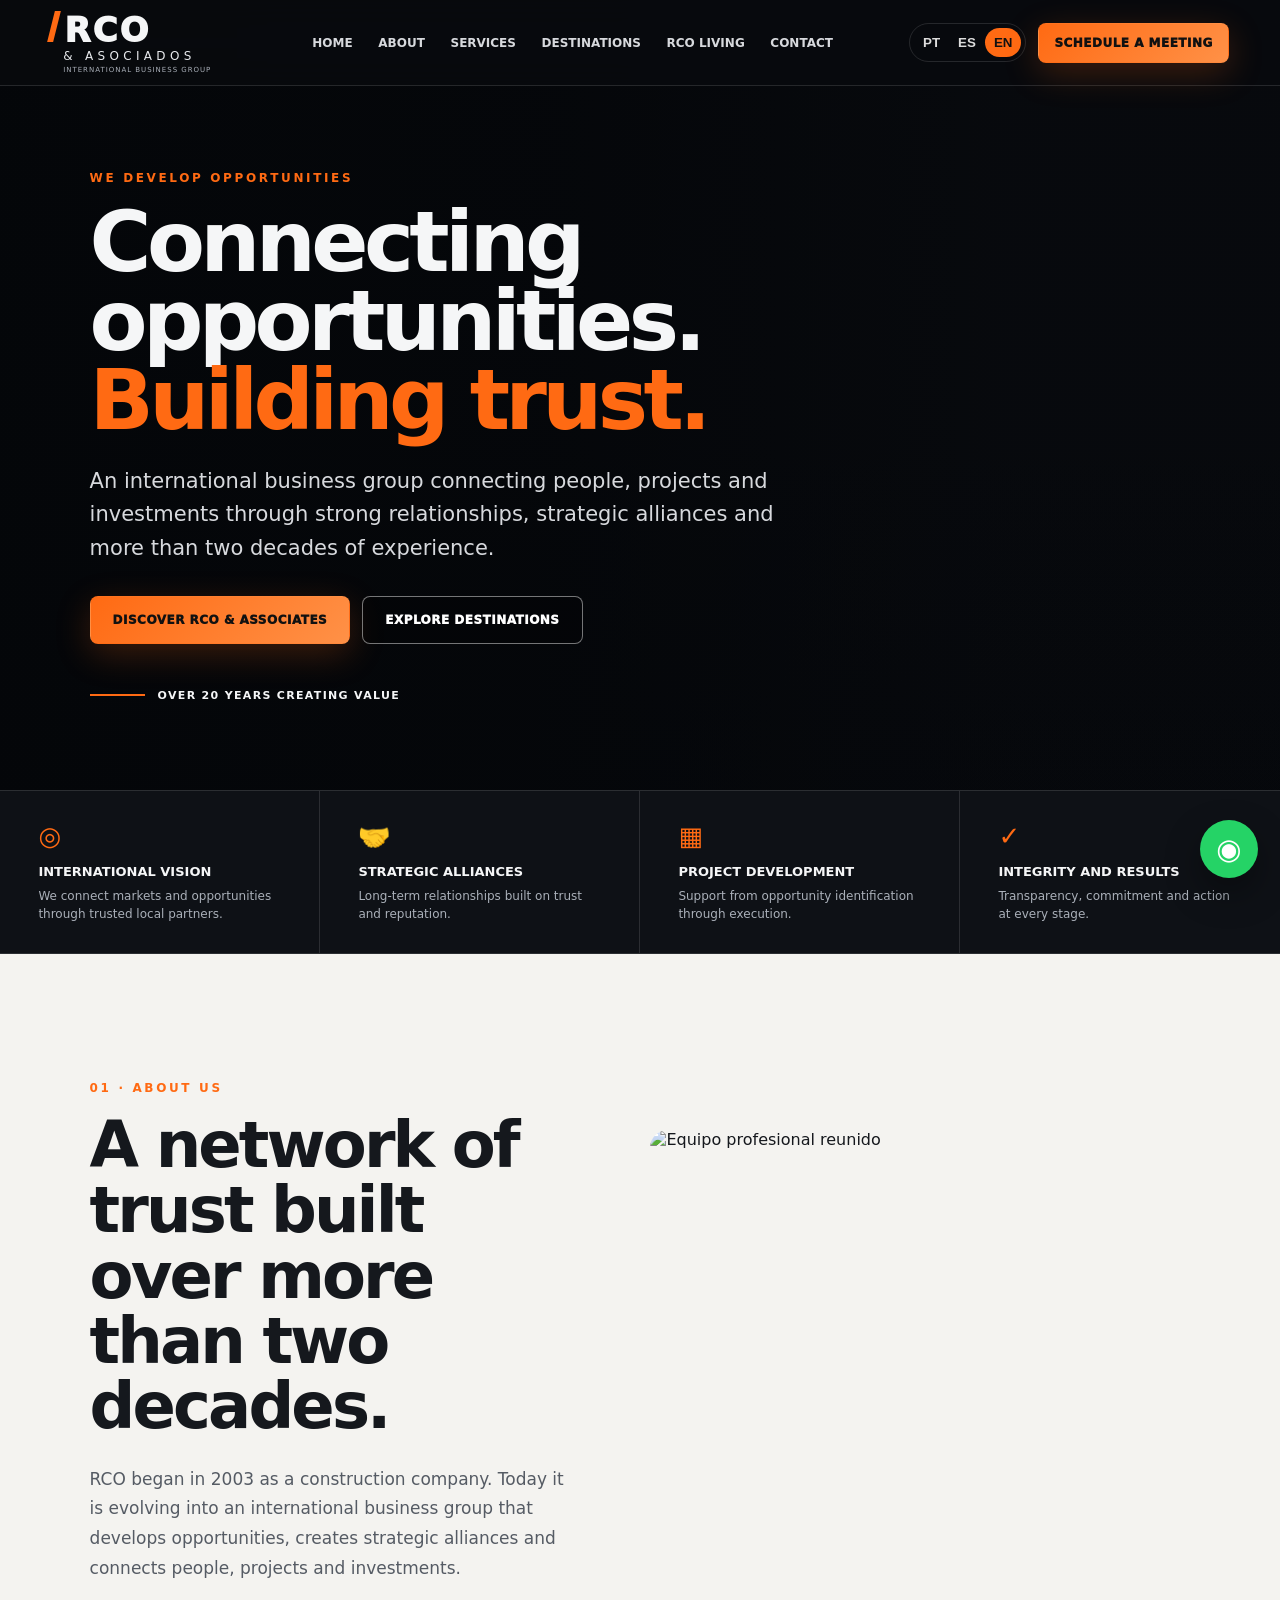
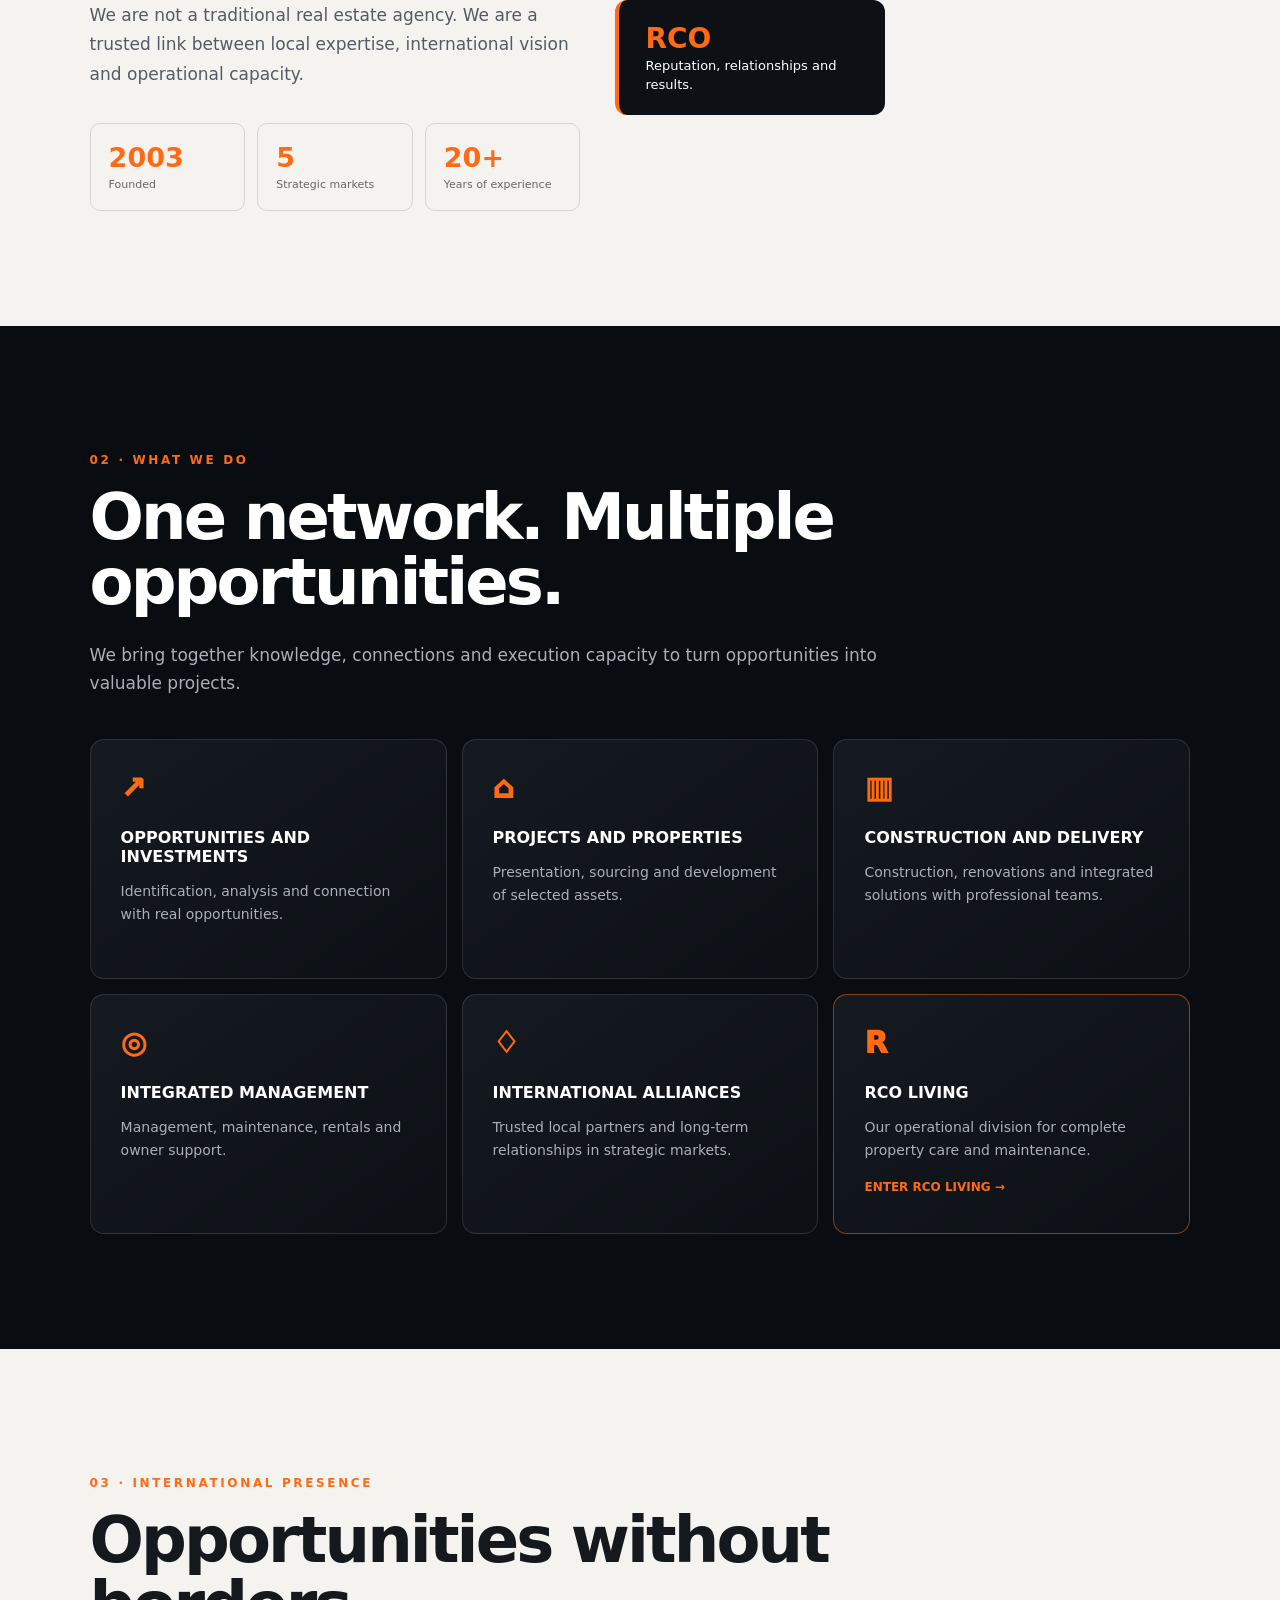
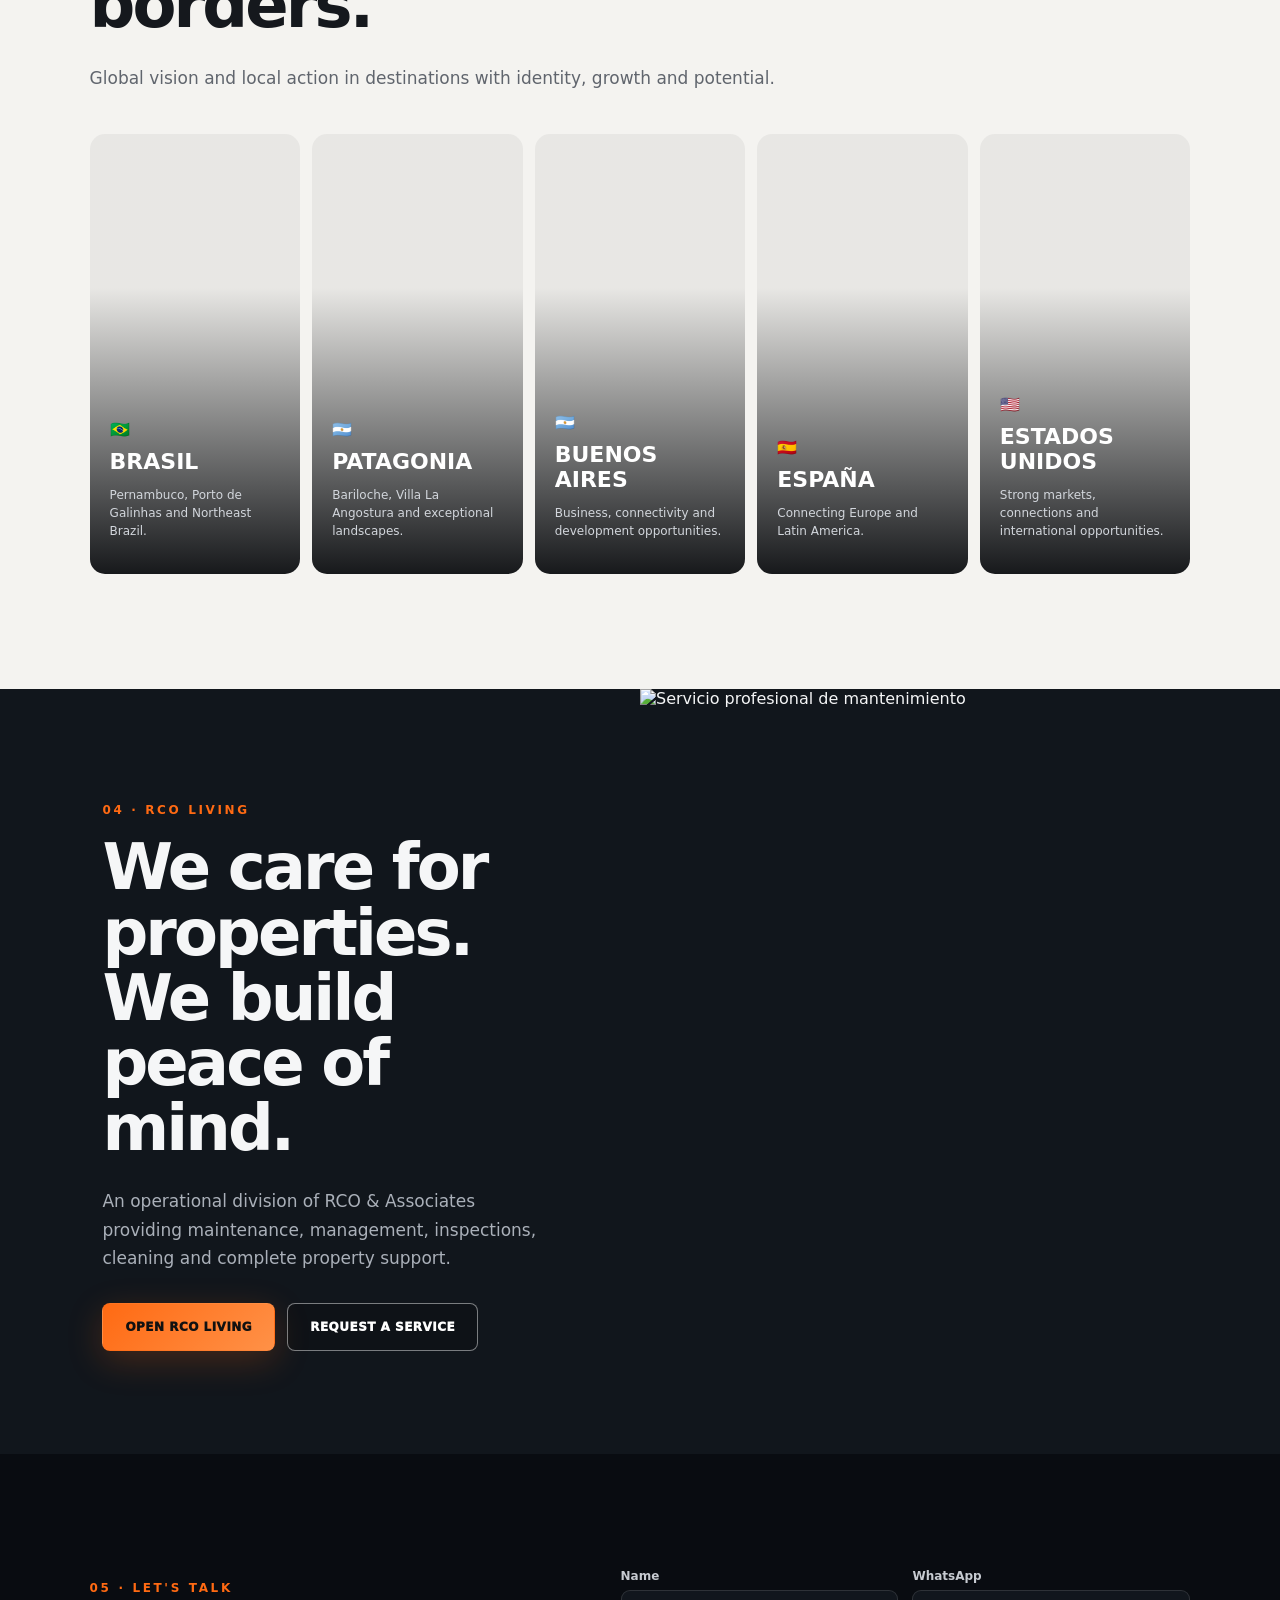
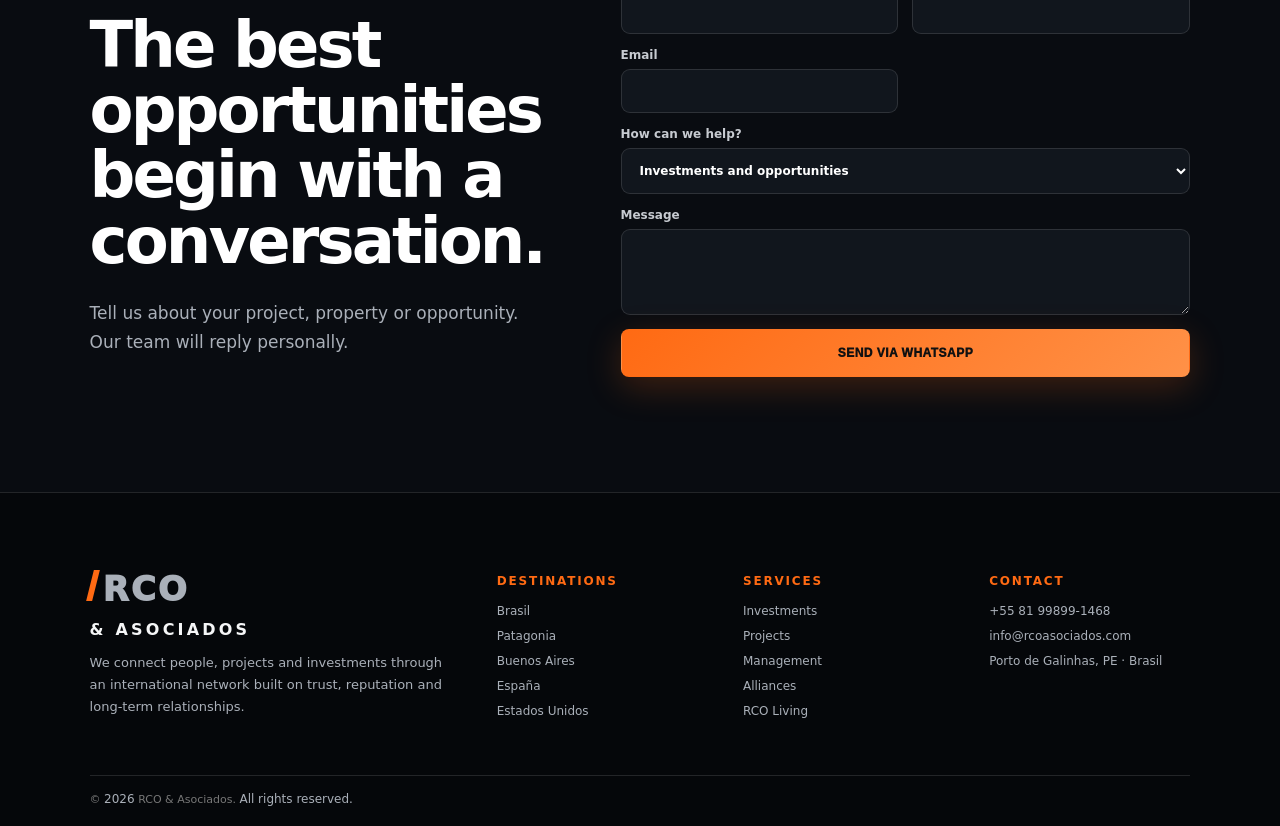
==== index.html @ c021ccf0 "Primera version Oficial de RCO & Asociados" ====
<!doctype html>
<html lang="es">
<head>
  <meta charset="utf-8">
  <meta name="viewport" content="width=device-width,initial-scale=1,viewport-fit=cover">
  <meta name="theme-color" content="#090b0f">
  <title>RCO & Asociados | Oportunidades, alianzas e inversiones</title>
  <meta name="description" content="Grupo empresarial internacional dedicado al desarrollo de oportunidades, alianzas estratégicas y conexión entre personas, proyectos e inversiones.">
  <link rel="canonical" href="https://rcoasociados.com/">
  <meta property="og:title" content="RCO & Asociados">
  <meta property="og:description" content="Más de dos décadas conectando personas, proyectos e inversiones.">
  <meta property="og:type" content="website">
  <meta property="og:url" content="https://rcoasociados.com/">
  <meta property="og:image" content="https://rcoasociados.com/hero.jpg">
  <meta name="twitter:card" content="summary_large_image">
  <link rel="icon" href="logo.svg" type="image/svg+xml">
  <link rel="manifest" href="site.webmanifest">
  <link rel="preconnect" href="https://images.unsplash.com">
  <link rel="stylesheet" href="styles.css">
</head>
<body>
<header class="site-header">
  <a class="brand" href="#inicio" aria-label="RCO & Asociados">
    <span class="brand-rco"><i></i>RCO</span>
    <span class="brand-name">&amp; ASOCIADOS</span>
    <small data-i18n="brandSubtitle">GRUPO EMPRESARIAL INTERNACIONAL</small>
  </a>
  <button class="menu-toggle" aria-label="Abrir menú" aria-expanded="false">☰</button>
  <nav class="nav" aria-label="Navegación principal">
    <a href="#inicio" data-i18n="navHome">INICIO</a>
    <a href="#nosotros" data-i18n="navAbout">NOSOTROS</a>
    <a href="#servicios" data-i18n="navServices">SERVICIOS</a>
    <a href="#destinos" data-i18n="navDestinations">DESTINOS</a>
    <a href="living/">RCO LIVING</a>
    <a href="#contacto" data-i18n="navContact">CONTACTO</a>
  </nav>
  <div class="header-actions">
    <div class="languages" aria-label="Idioma">
      <button data-lang="pt">PT</button><button class="active" data-lang="es">ES</button><button data-lang="en">EN</button>
    </div>
    <a class="btn btn-primary compact" href="https://wa.me/5581998991468?text=Hola%20RCO%20%26%20Asociados,%20quiero%20coordinar%20una%20reuni%C3%B3n." target="_blank" rel="noopener" data-i18n="schedule">AGENDAR REUNIÓN</a>
  </div>
</header>

<main>
<section class="hero" id="inicio">
  <div class="hero-overlay"></div>
  <div class="hero-content">
    <p class="eyebrow" data-i18n="heroEyebrow">DESARROLLAMOS OPORTUNIDADES</p>
    <h1><span data-i18n="heroLine1">Conectamos oportunidades.</span><strong data-i18n="heroLine2">Construimos confianza.</strong></h1>
    <p class="hero-copy" data-i18n="heroCopy">Un grupo empresarial internacional que conecta personas, proyectos e inversiones mediante relaciones sólidas, alianzas estratégicas y más de dos décadas de experiencia.</p>
    <div class="hero-buttons">
      <a class="btn btn-primary" href="#nosotros" data-i18n="knowUs">CONOCÉ RCO &amp; ASOCIADOS</a>
      <a class="btn btn-outline" href="#destinos" data-i18n="explore">EXPLORAR DESTINOS</a>
    </div>
    <div class="trust-line"><span></span><b data-i18n="trustLine">MÁS DE 20 AÑOS GENERANDO VALOR</b></div>
  </div>
</section>

<section class="principles" aria-label="Principios">
  <article><span>◎</span><h3 data-i18n="visionTitle">VISIÓN INTERNACIONAL</h3><p data-i18n="visionText">Conectamos mercados y oportunidades con aliados locales.</p></article>
  <article><span>🤝</span><h3 data-i18n="alliancesTitle">ALIANZAS ESTRATÉGICAS</h3><p data-i18n="alliancesText">Relaciones duraderas basadas en confianza y reputación.</p></article>
  <article><span>▦</span><h3 data-i18n="projectsTitle">DESARROLLO DE PROYECTOS</h3><p data-i18n="projectsText">Acompañamiento desde la oportunidad hasta la ejecución.</p></article>
  <article><span>✓</span><h3 data-i18n="integrityTitle">INTEGRIDAD Y RESULTADOS</h3><p data-i18n="integrityText">Transparencia, compromiso y acción en cada etapa.</p></article>
</section>

<section class="about section" id="nosotros">
  <div class="section-copy">
    <p class="section-number">01 · <span data-i18n="aboutLabel">NOSOTROS</span></p>
    <h2 data-i18n="aboutTitle">Una red de confianza construida durante más de dos décadas.</h2>
    <p data-i18n="aboutText1">RCO comenzó en 2003 como empresa constructora. Hoy evoluciona como grupo empresarial internacional para desarrollar oportunidades, generar alianzas estratégicas y conectar personas, proyectos e inversiones.</p>
    <p data-i18n="aboutText2">No somos una inmobiliaria tradicional. Somos un nexo confiable entre experiencia local, visión internacional y capacidad operativa.</p>
    <div class="mini-stats">
      <div><strong>2003</strong><span data-i18n="founded">Año de origen</span></div>
      <div><strong>5</strong><span data-i18n="markets">Mercados estratégicos</span></div>
      <div><strong>20+</strong><span data-i18n="years">Años de experiencia</span></div>
    </div>
  </div>
  <div class="about-image">
    <img src="https://images.unsplash.com/photo-1521737711867-e3b97375f902?auto=format&fit=crop&w=1800&q=90" alt="Equipo profesional reunido">
    <div class="image-badge"><b>RCO</b><span data-i18n="reputation">Reputación, relaciones y resultados.</span></div>
  </div>
</section>

<section class="services section dark" id="servicios">
  <header class="section-heading">
    <p class="section-number">02 · <span data-i18n="servicesLabel">LO QUE HACEMOS</span></p>
    <h2 data-i18n="servicesTitle">Una red. Múltiples oportunidades.</h2>
    <p data-i18n="servicesIntro">Integramos conocimiento, conexiones y capacidad de ejecución para transformar oportunidades en proyectos con valor.</p>
  </header>
  <div class="service-grid">
    <article><span>↗</span><h3 data-i18n="s1t">OPORTUNIDADES E INVERSIONES</h3><p data-i18n="s1d">Identificación, análisis y conexión con oportunidades reales.</p></article>
    <article><span>⌂</span><h3 data-i18n="s2t">PROYECTOS Y PROPIEDADES</h3><p data-i18n="s2d">Presentación, captación y desarrollo de activos seleccionados.</p></article>
    <article><span>▥</span><h3 data-i18n="s3t">CONSTRUCCIÓN Y EJECUCIÓN</h3><p data-i18n="s3d">Obras, reformas y soluciones integrales con equipos profesionales.</p></article>
    <article><span>◎</span><h3 data-i18n="s4t">ADMINISTRACIÓN INTEGRAL</h3><p data-i18n="s4d">Gestión, mantenimiento, alquileres y soporte para propietarios.</p></article>
    <article><span>♢</span><h3 data-i18n="s5t">ALIANZAS INTERNACIONALES</h3><p data-i18n="s5d">Socios locales y relaciones de confianza en mercados estratégicos.</p></article>
    <article class="living-service"><span>R</span><h3>RCO LIVING</h3><p data-i18n="s6d">El brazo operativo para mantenimiento y cuidado integral de propiedades.</p><a href="living/" data-i18n="enterLiving">INGRESAR A RCO LIVING →</a></article>
  </div>
</section>

<section class="destinations section" id="destinos">
  <header class="section-heading light">
    <p class="section-number">03 · <span data-i18n="destLabel">PRESENCIA INTERNACIONAL</span></p>
    <h2 data-i18n="destTitle">Oportunidades sin fronteras.</h2>
    <p data-i18n="destIntro">Visión global y acción local en destinos con identidad, crecimiento y potencial.</p>
  </header>
  <div class="destination-grid">
    <article style="--bg:url('https://images.unsplash.com/photo-1507525428034-b723cf961d3e?auto=format&fit=crop&w=1400&q=90')"><div><span>🇧🇷</span><h3>BRASIL</h3><p data-i18n="brazil">Pernambuco, Porto de Galinhas y Nordeste brasileño.</p></div></article>
    <article style="--bg:url('https://images.unsplash.com/photo-1464822759023-fed622ff2c3b?auto=format&fit=crop&w=1400&q=90')"><div><span>🇦🇷</span><h3>PATAGONIA</h3><p data-i18n="patagonia">Bariloche, Villa La Angostura y escenarios excepcionales.</p></div></article>
    <article style="--bg:url('https://images.unsplash.com/photo-1589909202802-8f4aadce1849?auto=format&fit=crop&w=1400&q=90')"><div><span>🇦🇷</span><h3>BUENOS AIRES</h3><p data-i18n="baires">Negocios, conectividad y oportunidades de desarrollo.</p></div></article>
    <article style="--bg:url('https://images.unsplash.com/photo-1539037116277-4db20889f2d4?auto=format&fit=crop&w=1400&q=90')"><div><span>🇪🇸</span><h3>ESPAÑA</h3><p data-i18n="spain">Conexiones entre Europa y América Latina.</p></div></article>
    <article style="--bg:url('https://images.unsplash.com/photo-1534430480872-3498386e7856?auto=format&fit=crop&w=1400&q=90')"><div><span>🇺🇸</span><h3>ESTADOS UNIDOS</h3><p data-i18n="usa">Mercados sólidos, conexiones y oportunidades internacionales.</p></div></article>
  </div>
</section>

<section class="living-callout section">
  <div class="living-copy">
    <p class="section-number">04 · RCO LIVING</p>
    <h2 data-i18n="livingTitle">Cuidamos propiedades. Construimos tranquilidad.</h2>
    <p data-i18n="livingText">Una división operativa de RCO & Asociados para mantenimiento, administración, inspecciones, limpieza y atención integral de propiedades.</p>
    <div class="hero-buttons">
      <a class="btn btn-primary" href="living/" data-i18n="openLiving">ABRIR RCO LIVING</a>
      <a class="btn btn-outline" href="living/solicitud.html" data-i18n="requestService">SOLICITAR SERVICIO</a>
    </div>
  </div>
  <div class="living-photo">
    <img src="https://images.unsplash.com/photo-1581578731548-c64695cc6952?auto=format&fit=crop&w=1600&q=90" alt="Servicio profesional de mantenimiento">
  </div>
</section>

<section class="contact section dark" id="contacto">
  <div>
    <p class="section-number">05 · <span data-i18n="talk">HABLEMOS</span></p>
    <h2 data-i18n="contactTitle">Las mejores oportunidades comienzan con una conversación.</h2>
    <p data-i18n="contactText">Contanos tu proyecto, propiedad u oportunidad. Nuestro equipo te responderá de manera personal.</p>
  </div>
  <form id="contactForm">
    <label><span data-i18n="name">Nombre</span><input name="name" required></label>
    <label><span data-i18n="phone">WhatsApp</span><input name="phone" required></label>
    <label><span data-i18n="email">Correo electrónico</span><input name="email" type="email"></label>
    <label class="wide"><span data-i18n="interest">¿En qué podemos ayudarte?</span>
      <select name="interest">
        <option data-i18n="optInvestment">Inversiones y oportunidades</option>
        <option data-i18n="optProperty">Propiedades y proyectos</option>
        <option data-i18n="optLiving">RCO Living / mantenimiento</option>
        <option data-i18n="optAlliance">Alianza estratégica</option>
      </select>
    </label>
    <label class="wide"><span data-i18n="message">Mensaje</span><textarea name="message" rows="4"></textarea></label>
    <button class="btn btn-primary wide" type="submit" data-i18n="sendWhatsApp">ENVIAR POR WHATSAPP</button>
  </form>
</section>
</main>

<footer>
  <div class="footer-brand">
    <span class="brand-rco"><i></i>RCO</span>
    <b>&amp; ASOCIADOS</b>
    <p data-i18n="footerText">Conectamos personas, proyectos e inversiones mediante una red internacional basada en confianza, reputación y relaciones de largo plazo.</p>
  </div>
  <div><h4 data-i18n="footerDest">DESTINOS</h4><a href="#destinos">Brasil</a><a href="#destinos">Patagonia</a><a href="#destinos">Buenos Aires</a><a href="#destinos">España</a><a href="#destinos">Estados Unidos</a></div>
  <div><h4 data-i18n="footerServices">SERVICIOS</h4><a href="#servicios" data-i18n="fInvest">Inversiones</a><a href="#servicios" data-i18n="fProjects">Proyectos</a><a href="#servicios" data-i18n="fAdmin">Administración</a><a href="#servicios" data-i18n="fAlliances">Alianzas</a><a href="living/">RCO Living</a></div>
  <div><h4 data-i18n="footerContact">CONTACTO</h4><a href="tel:+5581998991468">+55 81 99899-1468</a><a href="mailto:info@rcoasociados.com">info@rcoasociados.com</a><span>Porto de Galinhas, PE · Brasil</span></div>
  <div class="copyright">© <span id="year"></span> RCO &amp; Asociados. <span data-i18n="rights">Todos los derechos reservados.</span></div>
</footer>

<a class="whatsapp-float" href="https://wa.me/5581998991468?text=Hola%20RCO%20%26%20Asociados,%20quiero%20recibir%20informaci%C3%B3n." target="_blank" rel="noopener" aria-label="WhatsApp">◉</a>
<script src="app.js"></script>
</body>
</html>
---- styles.css ----
:root{--orange:#ff6a13;--orange2:#ff9147;--black:#080a0e;--panel:#10141a;--panel2:#171c23;--text:#f5f6f7;--muted:#aab0b9;--line:rgba(255,255,255,.12);--light:#f4f3f0;--ink:#15181d}*{box-sizing:border-box}html{scroll-behavior:smooth}body{margin:0;font-family:Inter,ui-sans-serif,system-ui,-apple-system,BlinkMacSystemFont,"Segoe UI",sans-serif;background:var(--black);color:var(--text)}a{text-decoration:none;color:inherit}img{display:block;width:100%}.site-header{height:86px;position:fixed;z-index:50;top:0;left:0;right:0;display:flex;align-items:center;gap:24px;padding:0 clamp(18px,4vw,64px);background:rgba(8,10,14,.9);backdrop-filter:blur(14px);border-bottom:1px solid var(--line)}.brand{display:flex;flex-direction:column;line-height:1;min-width:185px}.brand-rco{font-size:34px;font-weight:950;letter-spacing:.06em}.brand-rco i{display:inline-block;width:6px;height:31px;background:var(--orange);transform:skew(-14deg);margin-right:7px}.brand-name{font-size:12px;letter-spacing:.36em;margin:3px 0 5px 12px;color:#e8eaed}.brand small{font-size:7px;letter-spacing:.14em;color:var(--muted);margin-left:12px}.nav{display:flex;align-items:center;justify-content:center;gap:clamp(14px,2vw,28px);flex:1}.nav a{font-size:12px;font-weight:800;color:#d7d9dd;position:relative}.nav a:after{content:"";position:absolute;left:0;right:100%;bottom:-11px;height:2px;background:var(--orange);transition:.2s}.nav a:hover:after{right:0}.header-actions{display:flex;align-items:center;gap:12px}.languages{display:flex;border:1px solid var(--line);border-radius:999px;padding:4px}.languages button{border:0;background:transparent;color:#ddd;font-weight:900;padding:7px 9px;border-radius:999px;cursor:pointer}.languages button.active{background:var(--orange);color:#111}.btn{display:inline-flex;align-items:center;justify-content:center;min-height:48px;padding:0 22px;border-radius:8px;font-size:12px;font-weight:950;letter-spacing:.04em;border:1px solid transparent;transition:.2s}.btn:hover{transform:translateY(-2px)}.btn-primary{background:linear-gradient(135deg,var(--orange),var(--orange2));color:#111;box-shadow:0 10px 35px rgba(255,106,19,.22)}.btn-outline{border-color:rgba(255,255,255,.45);color:white;background:rgba(0,0,0,.15)}.btn.compact{min-height:40px;padding:0 15px}.menu-toggle{display:none}.hero{min-height:790px;position:relative;display:flex;align-items:center;padding:140px clamp(22px,7vw,110px) 70px;background-image:url('https://images.unsplash.com/photo-1522071820081-009f0129c71c?auto=format&fit=crop&w=2200&q=92');background-size:cover;background-position:center}.hero-overlay{position:absolute;inset:0;background:linear-gradient(90deg,rgba(4,6,9,.97) 0%,rgba(4,6,9,.83) 42%,rgba(4,6,9,.2) 78%),linear-gradient(0deg,rgba(6,8,12,.7),transparent 45%)}.hero-content{position:relative;max-width:790px}.eyebrow,.section-number{font-size:12px;font-weight:900;letter-spacing:.22em;color:var(--orange);text-transform:uppercase}.hero h1{font-size:clamp(48px,6.6vw,98px);line-height:.94;letter-spacing:-.055em;margin:18px 0 24px}.hero h1 span,.hero h1 strong{display:block}.hero h1 strong{color:var(--orange)}.hero-copy{font-size:clamp(16px,1.7vw,21px);line-height:1.6;color:#d7d9dd;max-width:700px}.hero-buttons{display:flex;gap:12px;flex-wrap:wrap;margin-top:30px}.trust-line{display:flex;align-items:center;gap:13px;margin-top:45px;font-size:11px;letter-spacing:.12em}.trust-line span{width:55px;height:2px;background:var(--orange)}.principles{display:grid;grid-template-columns:repeat(4,1fr);background:#0e1116;border-top:1px solid var(--line);border-bottom:1px solid var(--line)}.principles article{padding:30px clamp(18px,3vw,45px);border-right:1px solid var(--line)}.principles article:last-child{border:0}.principles span{color:var(--orange);font-size:26px}.principles h3{font-size:13px;margin:13px 0 8px}.principles p{font-size:12px;line-height:1.5;color:var(--muted);margin:0}.section{padding:clamp(70px,9vw,125px) clamp(22px,7vw,110px)}.about{display:grid;grid-template-columns:1fr 1.1fr;gap:70px;align-items:center;background:var(--light);color:var(--ink)}.section-copy h2,.section-heading h2,.living-copy h2,.contact h2{font-size:clamp(36px,5vw,66px);line-height:1.02;letter-spacing:-.045em;margin:18px 0 25px}.section-copy>p:not(.section-number){font-size:17px;line-height:1.75;color:#555b64}.about-image{position:relative}.about-image img{height:620px;object-fit:cover;border-radius:18px}.image-badge{position:absolute;left:-35px;bottom:35px;background:#0d1116;color:white;padding:22px 26px;border-radius:12px;max-width:270px;border-left:4px solid var(--orange)}.image-badge b{font-size:28px;display:block;color:var(--orange)}.image-badge span{font-size:13px}.mini-stats{display:grid;grid-template-columns:repeat(3,1fr);gap:12px;margin-top:33px}.mini-stats div{padding:18px;border:1px solid #d5d5d2;border-radius:10px}.mini-stats strong{display:block;font-size:27px;color:var(--orange)}.mini-stats span{font-size:11px;color:#666}.dark{background:#090c11;color:white}.section-heading{max-width:820px;margin-bottom:42px}.section-heading p:not(.section-number){color:var(--muted);font-size:17px;line-height:1.65}.service-grid{display:grid;grid-template-columns:repeat(3,1fr);gap:15px}.service-grid article{background:linear-gradient(145deg,#151a21,#0c1015);border:1px solid var(--line);border-radius:14px;padding:30px;min-height:240px}.service-grid article>span{font-size:30px;color:var(--orange);font-weight:950}.service-grid h3{font-size:16px;margin:23px 0 12px}.service-grid p{color:var(--muted);line-height:1.65;font-size:14px}.living-service{border-color:rgba(255,106,19,.5)!important}.living-service a{color:var(--orange);font-size:12px;font-weight:900}.destinations{background:var(--light);color:var(--ink)}.section-heading.light p:not(.section-number){color:#60656d}.destination-grid{display:grid;grid-template-columns:repeat(5,1fr);gap:12px}.destination-grid article{height:440px;border-radius:15px;overflow:hidden;position:relative;background:var(--bg) center/cover no-repeat}.destination-grid article:after{content:"";position:absolute;inset:0;background:linear-gradient(0deg,rgba(4,6,9,.92),rgba(4,6,9,.05) 65%)}.destination-grid article div{position:absolute;z-index:1;left:20px;right:20px;bottom:22px;color:white}.destination-grid h3{font-size:22px;margin:10px 0 7px}.destination-grid p{font-size:12px;line-height:1.5;color:#d2d6dc}.living-callout{display:grid;grid-template-columns:1fr 1fr;gap:0;padding:0;background:#11161c}.living-copy{padding:clamp(60px,8vw,110px)}.living-copy p:not(.section-number){color:var(--muted);font-size:17px;line-height:1.7}.living-photo img{height:100%;min-height:620px;object-fit:cover}.contact{display:grid;grid-template-columns:.8fr 1fr;gap:75px}.contact>div p:not(.section-number){font-size:17px;line-height:1.7;color:var(--muted)}form{display:grid;grid-template-columns:1fr 1fr;gap:14px}label{display:grid;gap:7px;font-size:12px;color:#c7cbd1;font-weight:700}input,select,textarea{width:100%;border:1px solid var(--line);border-radius:9px;background:#11161d;color:white;padding:14px;font:inherit}textarea{resize:vertical}.wide{grid-column:1/-1}footer{position:relative;display:grid;grid-template-columns:1.8fr repeat(3,1fr);gap:45px;padding:65px clamp(22px,7vw,110px) 95px;background:#05070a;border-top:1px solid var(--line)}footer h4{font-size:12px;color:var(--orange);letter-spacing:.15em}footer a,footer span{display:block;font-size:12px;color:var(--muted);margin:11px 0}.footer-brand>b{display:block;letter-spacing:.2em;margin:8px 0}.footer-brand p{font-size:13px;line-height:1.7;color:var(--muted);max-width:380px}.copyright{position:absolute;left:clamp(22px,7vw,110px);right:clamp(22px,7vw,110px);bottom:20px;border-top:1px solid var(--line);padding-top:16px;font-size:11px;color:#777}.copyright span{display:inline}.whatsapp-float{position:fixed;z-index:45;right:22px;bottom:22px;width:58px;height:58px;border-radius:50%;display:grid;place-items:center;background:#25d366;color:white;font-size:29px;box-shadow:0 15px 35px rgba(0,0,0,.35)}@media(max-width:1120px){.nav{display:none}.menu-toggle{display:block;margin-left:auto;background:transparent;border:1px solid var(--line);color:white;border-radius:8px;padding:9px 11px}.nav.open{position:absolute;display:grid;top:85px;left:0;right:0;background:#0b0e13;padding:24px;gap:20px;border-bottom:1px solid var(--line)}.header-actions .btn{display:none}.destination-grid{grid-template-columns:repeat(2,1fr)}.destination-grid article:last-child{grid-column:1/-1}.about{grid-template-columns:1fr}.about-image img{height:500px}.image-badge{left:20px}.service-grid{grid-template-columns:1fr 1fr}}@media(max-width:720px){.site-header{height:76px;padding:0 15px}.brand-rco{font-size:27px}.brand-rco i{height:25px}.brand-name{font-size:10px}.brand small{display:none}.languages button{padding:6px}.hero{min-height:750px;padding-top:125px;background-position:62% center}.hero h1{font-size:52px}.principles{grid-template-columns:1fr 1fr}.principles article:nth-child(2){border-right:0}.section{padding:70px 20px}.service-grid,.destination-grid,.living-callout,.contact{grid-template-columns:1fr}.destination-grid article,.destination-grid article:last-child{grid-column:auto;height:360px}.living-photo img{min-height:420px}.contact{gap:40px}form{grid-template-columns:1fr}.wide{grid-column:auto}.mini-stats{grid-template-columns:1fr}.about-image img{height:420px}footer{grid-template-columns:1fr 1fr;padding:55px 20px 100px}.footer-brand{grid-column:1/-1}.copyright{left:20px;right:20px}.header-actions{gap:4px}}
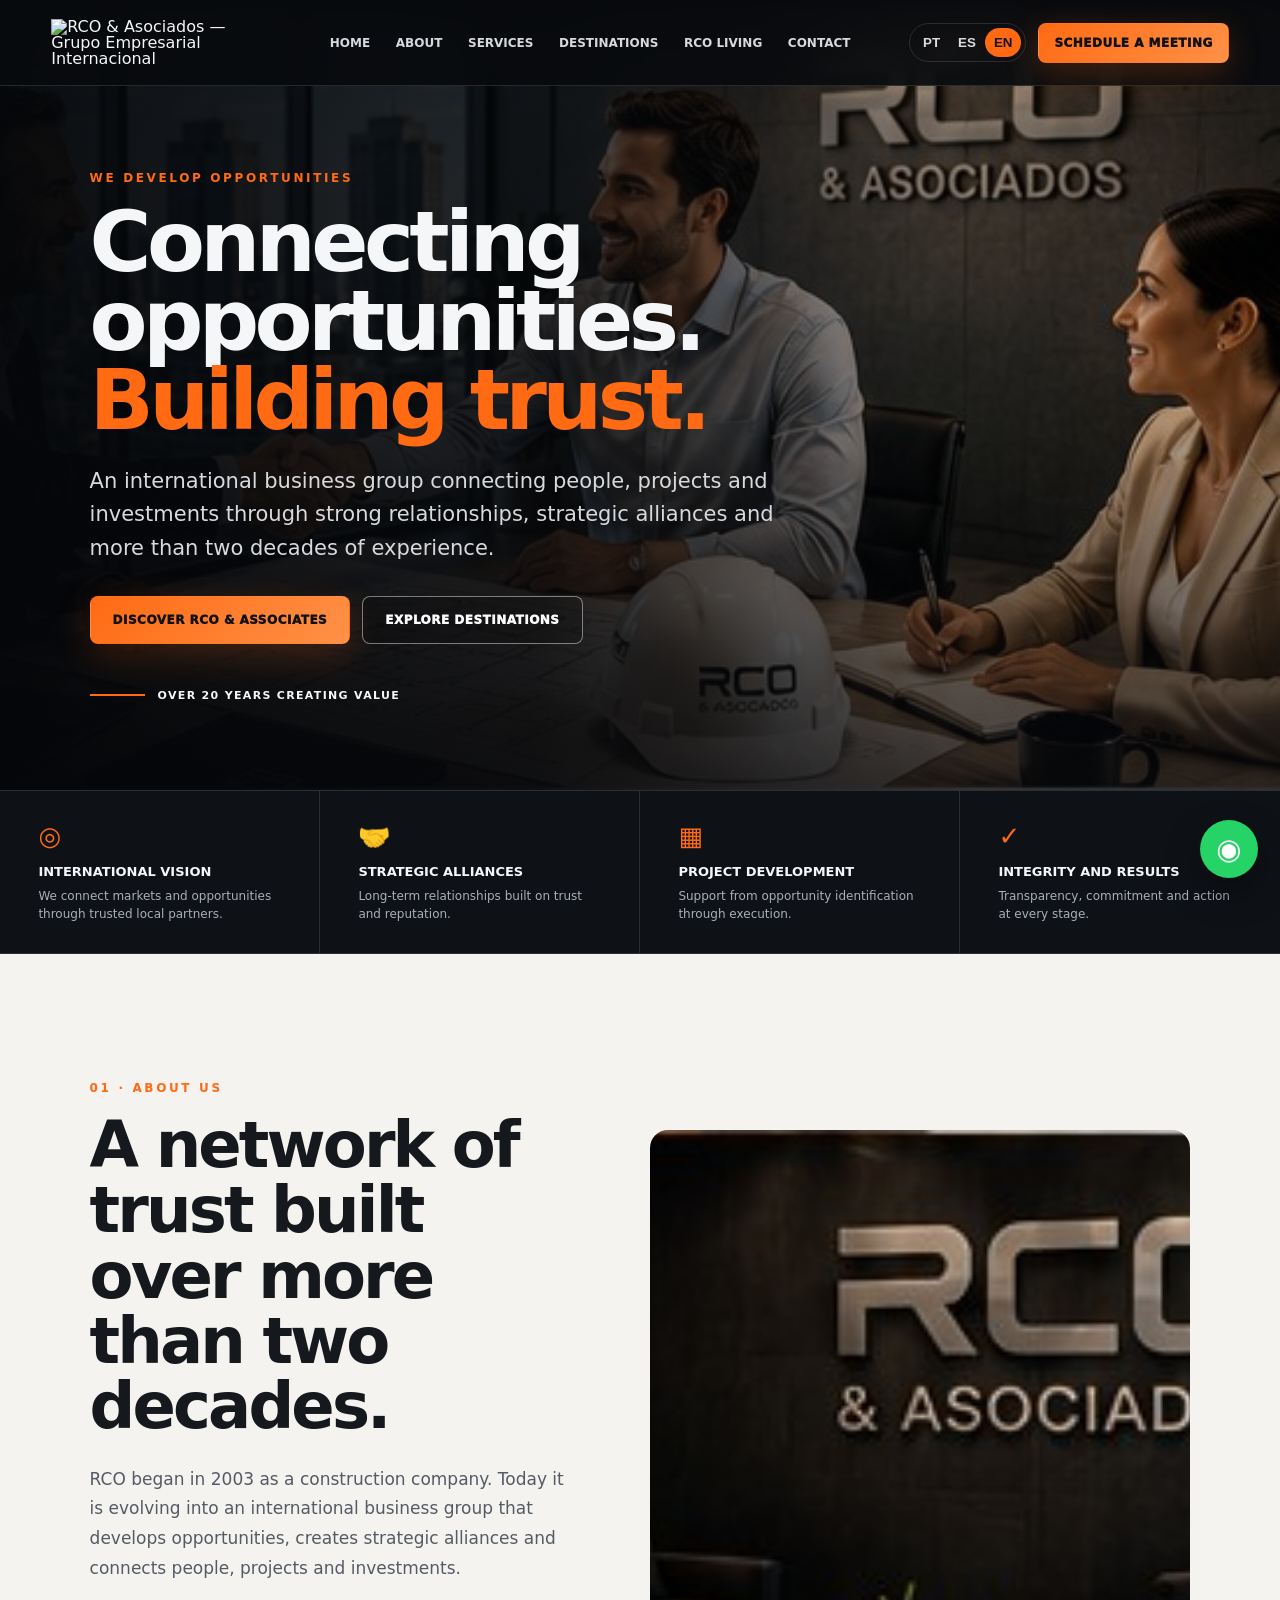
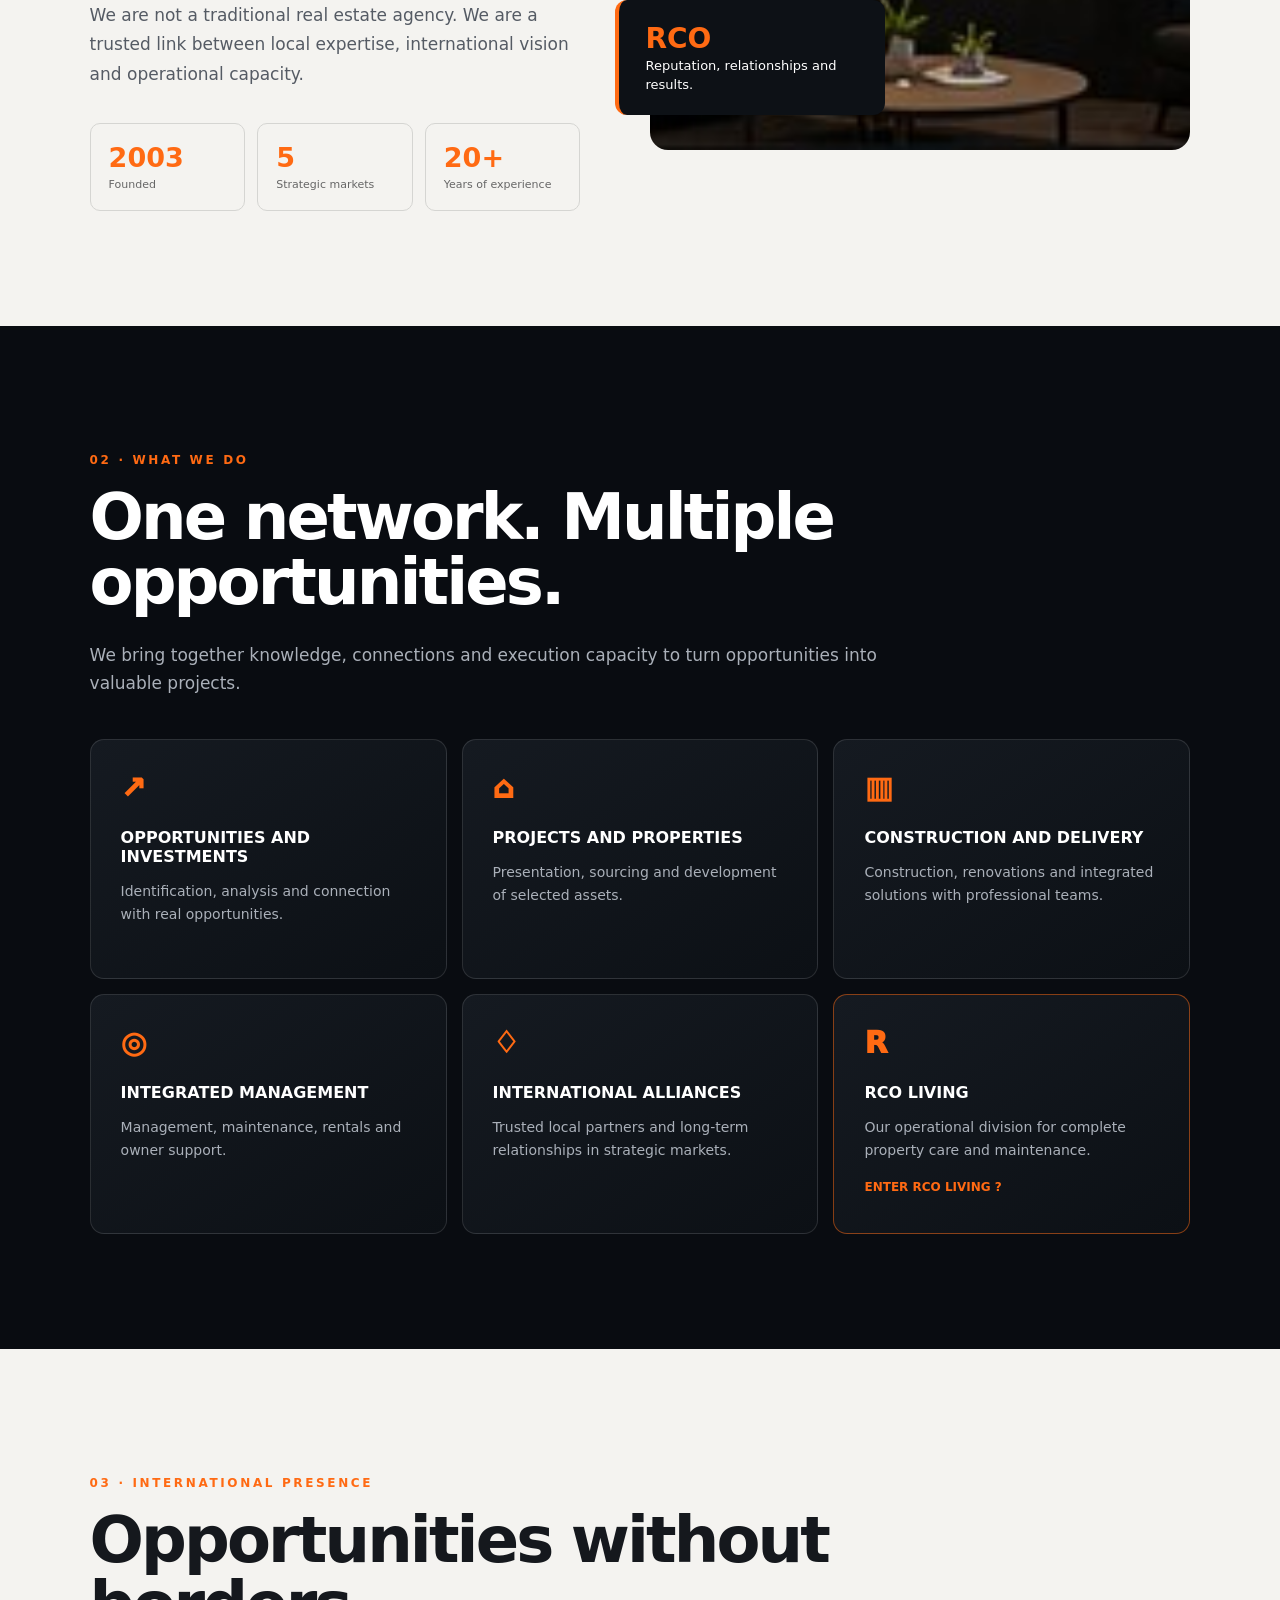
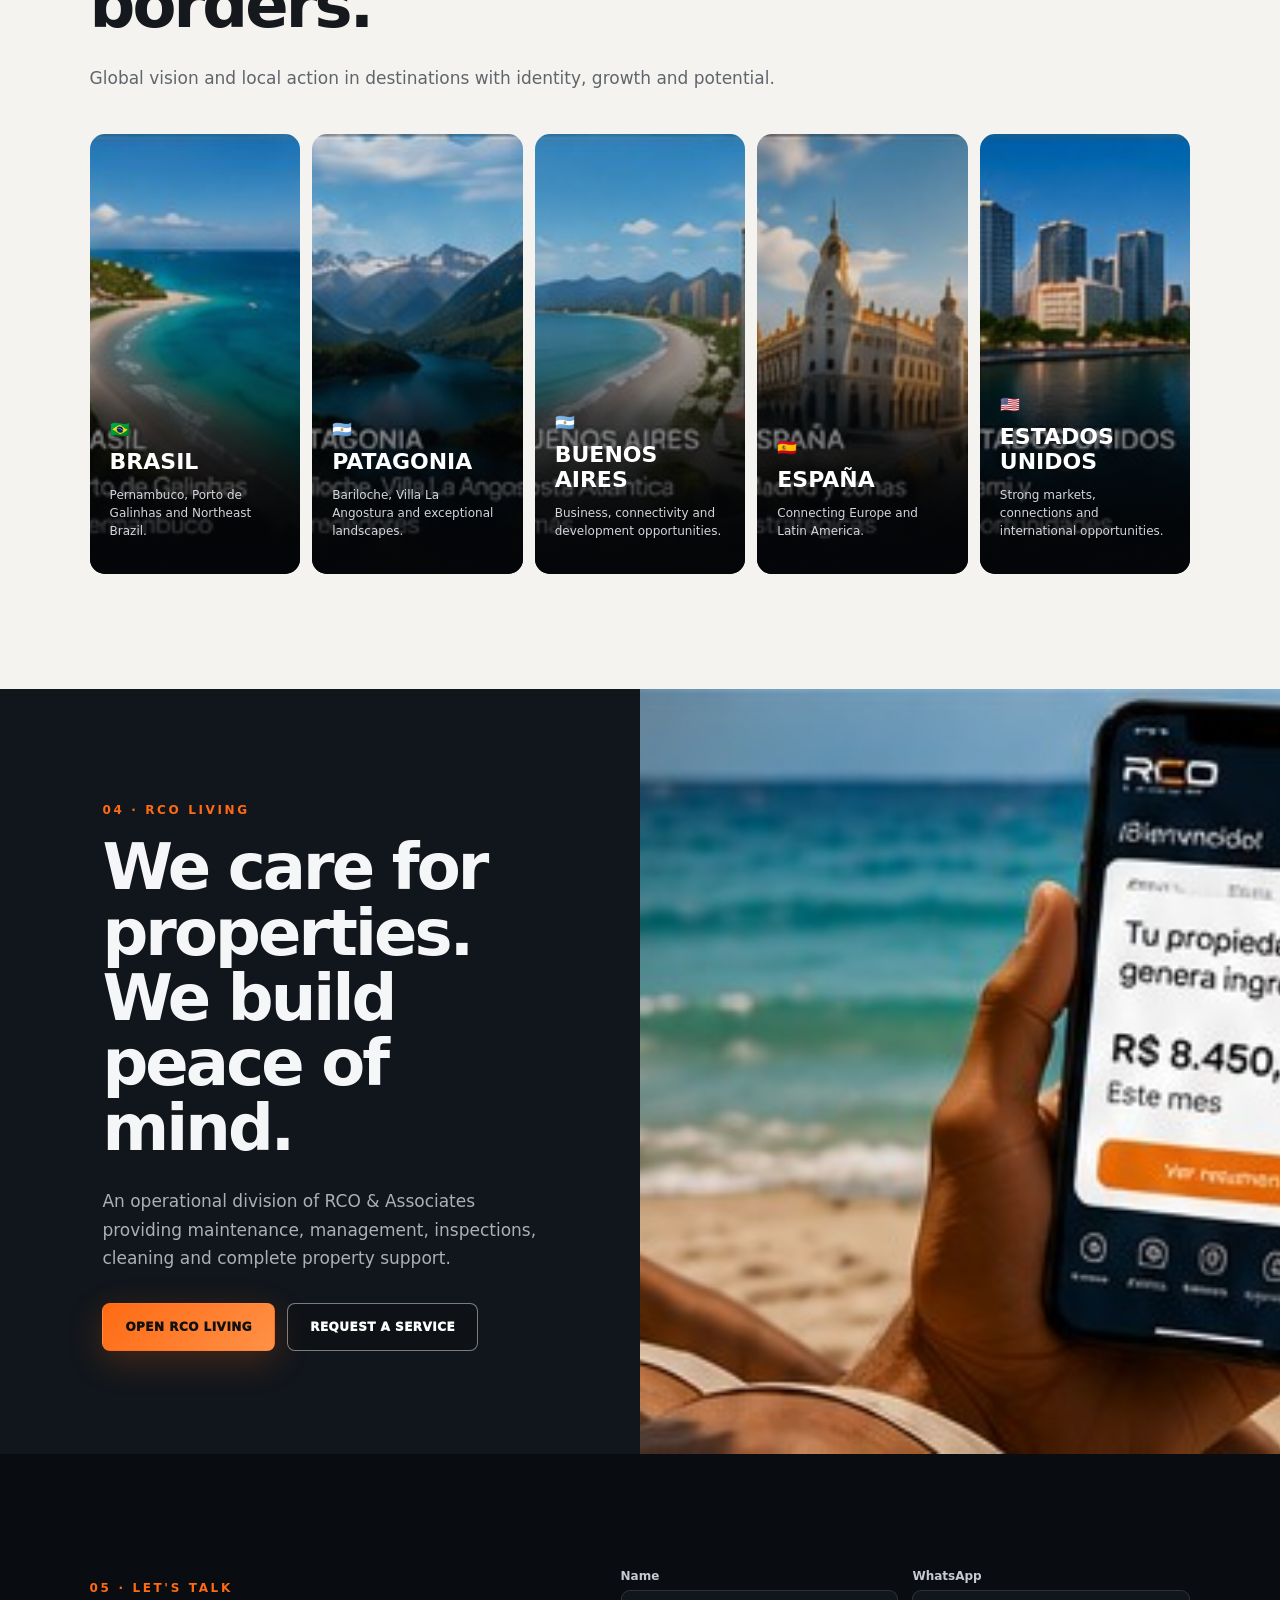
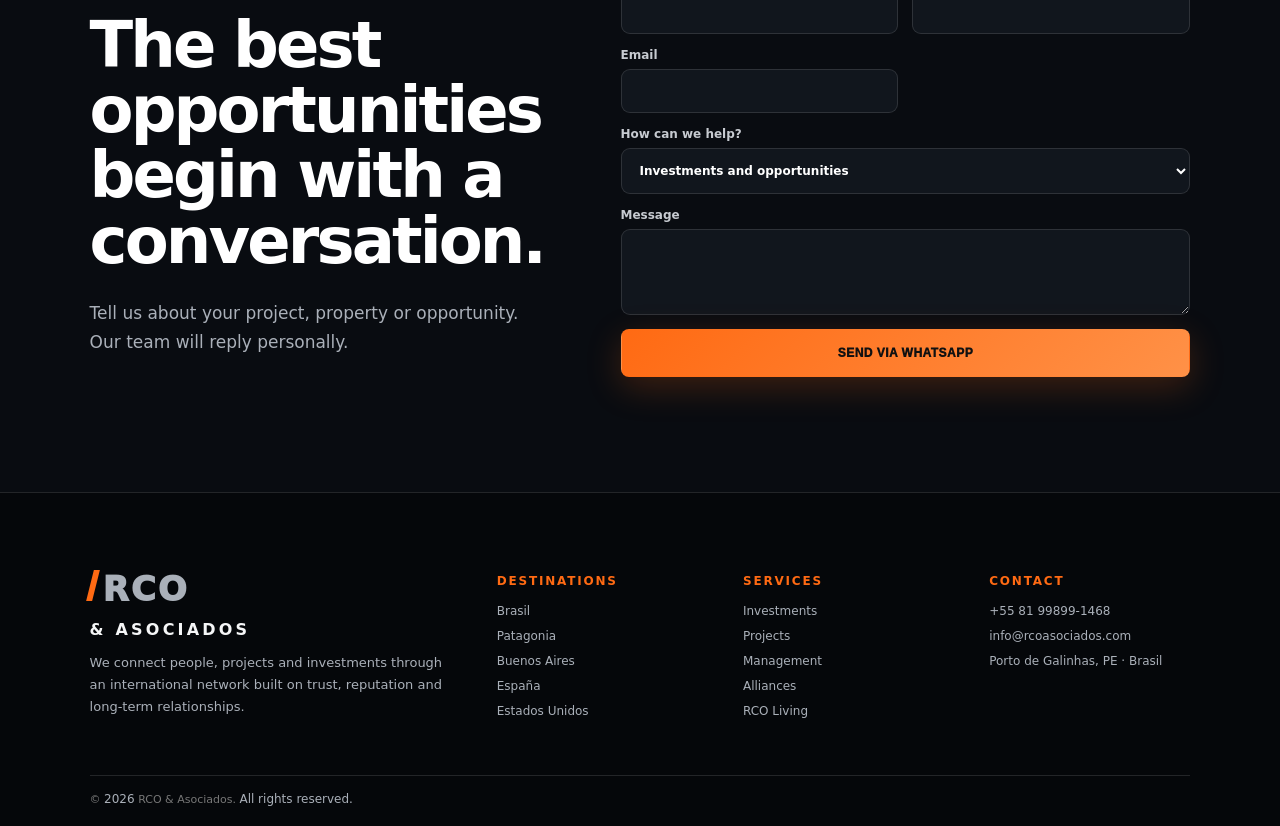
==== commit de93f6ed: "Rco master version final recuperada" ====
--- a/index.html
+++ b/index.html
@@ -15,15 +15,31 @@
   <meta name="twitter:card" content="summary_large_image">
   <link rel="icon" href="logo.svg" type="image/svg+xml">
   <link rel="manifest" href="site.webmanifest">
-  <link rel="preconnect" href="https://images.unsplash.com">
   <link rel="stylesheet" href="styles.css">
+  <link rel="stylesheet" href="polish.css">
+  <script type="application/ld+json">
+  {
+    "@context": "https://schema.org",
+    "@type": "Organization",
+    "name": "RCO & Asociados",
+    "url": "https://rcoasociados.com/",
+    "logo": "https://rcoasociados.com/logo.svg",
+    "foundingDate": "2003",
+    "areaServed": ["Brasil", "Argentina", "España", "Estados Unidos"],
+    "contactPoint": {
+      "@type": "ContactPoint",
+      "telephone": "+55-81-99899-1468",
+      "contactType": "customer service",
+      "availableLanguage": ["Portuguese", "Spanish", "English"]
+    }
+  }
+  </script>
 </head>
 <body>
+<a class="skip-link" href="#contenido" data-i18n="skipContent">SALTAR AL CONTENIDO</a>
 <header class="site-header">
   <a class="brand" href="#inicio" aria-label="RCO & Asociados">
-    <span class="brand-rco"><i></i>RCO</span>
-    <span class="brand-name">&amp; ASOCIADOS</span>
-    <small data-i18n="brandSubtitle">GRUPO EMPRESARIAL INTERNACIONAL</small>
+    <img src="logo.svg" alt="RCO & Asociados — Grupo Empresarial Internacional">
   </a>
   <button class="menu-toggle" aria-label="Abrir menú" aria-expanded="false">☰</button>
   <nav class="nav" aria-label="Navegación principal">
@@ -38,11 +54,11 @@
     <div class="languages" aria-label="Idioma">
       <button data-lang="pt">PT</button><button class="active" data-lang="es">ES</button><button data-lang="en">EN</button>
     </div>
-    <a class="btn btn-primary compact" href="https://wa.me/5581998991468?text=Hola%20RCO%20%26%20Asociados,%20quiero%20coordinar%20una%20reuni%C3%B3n." target="_blank" rel="noopener" data-i18n="schedule">AGENDAR REUNIÓN</a>
+    <a class="btn btn-primary compact" data-wa="meeting" href="https://wa.me/5581998991468" target="_blank" rel="noopener" data-i18n="schedule">AGENDAR REUNIÓN</a>
   </div>
 </header>
 
-<main>
+<main id="contenido">
 <section class="hero" id="inicio">
   <div class="hero-overlay"></div>
   <div class="hero-content">
@@ -77,7 +93,7 @@
     </div>
   </div>
   <div class="about-image">
-    <img src="https://images.unsplash.com/photo-1521737711867-e3b97375f902?auto=format&fit=crop&w=1800&q=90" alt="Equipo profesional reunido">
+    <img src="office.jpg" alt="Oficina corporativa de RCO & Asociados" loading="lazy" decoding="async">
     <div class="image-badge"><b>RCO</b><span data-i18n="reputation">Reputación, relaciones y resultados.</span></div>
   </div>
 </section>
@@ -105,11 +121,11 @@
     <p data-i18n="destIntro">Visión global y acción local en destinos con identidad, crecimiento y potencial.</p>
   </header>
   <div class="destination-grid">
-    <article style="--bg:url('https://images.unsplash.com/photo-1507525428034-b723cf961d3e?auto=format&fit=crop&w=1400&q=90')"><div><span>🇧🇷</span><h3>BRASIL</h3><p data-i18n="brazil">Pernambuco, Porto de Galinhas y Nordeste brasileño.</p></div></article>
-    <article style="--bg:url('https://images.unsplash.com/photo-1464822759023-fed622ff2c3b?auto=format&fit=crop&w=1400&q=90')"><div><span>🇦🇷</span><h3>PATAGONIA</h3><p data-i18n="patagonia">Bariloche, Villa La Angostura y escenarios excepcionales.</p></div></article>
-    <article style="--bg:url('https://images.unsplash.com/photo-1589909202802-8f4aadce1849?auto=format&fit=crop&w=1400&q=90')"><div><span>🇦🇷</span><h3>BUENOS AIRES</h3><p data-i18n="baires">Negocios, conectividad y oportunidades de desarrollo.</p></div></article>
-    <article style="--bg:url('https://images.unsplash.com/photo-1539037116277-4db20889f2d4?auto=format&fit=crop&w=1400&q=90')"><div><span>🇪🇸</span><h3>ESPAÑA</h3><p data-i18n="spain">Conexiones entre Europa y América Latina.</p></div></article>
-    <article style="--bg:url('https://images.unsplash.com/photo-1534430480872-3498386e7856?auto=format&fit=crop&w=1400&q=90')"><div><span>🇺🇸</span><h3>ESTADOS UNIDOS</h3><p data-i18n="usa">Mercados sólidos, conexiones y oportunidades internacionales.</p></div></article>
+    <article style="--bg:url('brasil.jpg')"><div><span>🇧🇷</span><h3>BRASIL</h3><p data-i18n="brazil">Pernambuco, Porto de Galinhas y Nordeste brasileño.</p></div></article>
+    <article style="--bg:url('patagonia.jpg')"><div><span>🇦🇷</span><h3>PATAGONIA</h3><p data-i18n="patagonia">Bariloche, Villa La Angostura y escenarios excepcionales.</p></div></article>
+    <article style="--bg:url('buenos-aires.jpg')"><div><span>🇦🇷</span><h3>BUENOS AIRES</h3><p data-i18n="baires">Negocios, conectividad y oportunidades de desarrollo.</p></div></article>
+    <article style="--bg:url('espana.jpg')"><div><span>🇪🇸</span><h3>ESPAÑA</h3><p data-i18n="spain">Conexiones entre Europa y América Latina.</p></div></article>
+    <article style="--bg:url('estados-unidos.jpg')"><div><span>🇺🇸</span><h3>ESTADOS UNIDOS</h3><p data-i18n="usa">Mercados sólidos, conexiones y oportunidades internacionales.</p></div></article>
   </div>
 </section>
 
@@ -124,7 +140,7 @@
     </div>
   </div>
   <div class="living-photo">
-    <img src="https://images.unsplash.com/photo-1581578731548-c64695cc6952?auto=format&fit=crop&w=1600&q=90" alt="Servicio profesional de mantenimiento">
+    <img src="living.jpg" alt="Servicio profesional de RCO Living" loading="lazy" decoding="async">
   </div>
 </section>
 
@@ -164,7 +180,7 @@
   <div class="copyright">© <span id="year"></span> RCO &amp; Asociados. <span data-i18n="rights">Todos los derechos reservados.</span></div>
 </footer>
 
-<a class="whatsapp-float" href="https://wa.me/5581998991468?text=Hola%20RCO%20%26%20Asociados,%20quiero%20recibir%20informaci%C3%B3n." target="_blank" rel="noopener" aria-label="WhatsApp">◉</a>
+<a class="whatsapp-float" data-wa="info" href="https://wa.me/5581998991468" target="_blank" rel="noopener" aria-label="WhatsApp">◉</a>
 <script src="app.js"></script>
 </body>
 </html>
--- a/styles.css
+++ b/styles.css
@@ -1 +1 @@
-:root{--orange:#ff6a13;--orange2:#ff9147;--black:#080a0e;--panel:#10141a;--panel2:#171c23;--text:#f5f6f7;--muted:#aab0b9;--line:rgba(255,255,255,.12);--light:#f4f3f0;--ink:#15181d}*{box-sizing:border-box}html{scroll-behavior:smooth}body{margin:0;font-family:Inter,ui-sans-serif,system-ui,-apple-system,BlinkMacSystemFont,"Segoe UI",sans-serif;background:var(--black);color:var(--text)}a{text-decoration:none;color:inherit}img{display:block;width:100%}.site-header{height:86px;position:fixed;z-index:50;top:0;left:0;right:0;display:flex;align-items:center;gap:24px;padding:0 clamp(18px,4vw,64px);background:rgba(8,10,14,.9);backdrop-filter:blur(14px);border-bottom:1px solid var(--line)}.brand{display:flex;flex-direction:column;line-height:1;min-width:185px}.brand-rco{font-size:34px;font-weight:950;letter-spacing:.06em}.brand-rco i{display:inline-block;width:6px;height:31px;background:var(--orange);transform:skew(-14deg);margin-right:7px}.brand-name{font-size:12px;letter-spacing:.36em;margin:3px 0 5px 12px;color:#e8eaed}.brand small{font-size:7px;letter-spacing:.14em;color:var(--muted);margin-left:12px}.nav{display:flex;align-items:center;justify-content:center;gap:clamp(14px,2vw,28px);flex:1}.nav a{font-size:12px;font-weight:800;color:#d7d9dd;position:relative}.nav a:after{content:"";position:absolute;left:0;right:100%;bottom:-11px;height:2px;background:var(--orange);transition:.2s}.nav a:hover:after{right:0}.header-actions{display:flex;align-items:center;gap:12px}.languages{display:flex;border:1px solid var(--line);border-radius:999px;padding:4px}.languages button{border:0;background:transparent;color:#ddd;font-weight:900;padding:7px 9px;border-radius:999px;cursor:pointer}.languages button.active{background:var(--orange);color:#111}.btn{display:inline-flex;align-items:center;justify-content:center;min-height:48px;padding:0 22px;border-radius:8px;font-size:12px;font-weight:950;letter-spacing:.04em;border:1px solid transparent;transition:.2s}.btn:hover{transform:translateY(-2px)}.btn-primary{background:linear-gradient(135deg,var(--orange),var(--orange2));color:#111;box-shadow:0 10px 35px rgba(255,106,19,.22)}.btn-outline{border-color:rgba(255,255,255,.45);color:white;background:rgba(0,0,0,.15)}.btn.compact{min-height:40px;padding:0 15px}.menu-toggle{display:none}.hero{min-height:790px;position:relative;display:flex;align-items:center;padding:140px clamp(22px,7vw,110px) 70px;background-image:url('https://images.unsplash.com/photo-1522071820081-009f0129c71c?auto=format&fit=crop&w=2200&q=92');background-size:cover;background-position:center}.hero-overlay{position:absolute;inset:0;background:linear-gradient(90deg,rgba(4,6,9,.97) 0%,rgba(4,6,9,.83) 42%,rgba(4,6,9,.2) 78%),linear-gradient(0deg,rgba(6,8,12,.7),transparent 45%)}.hero-content{position:relative;max-width:790px}.eyebrow,.section-number{font-size:12px;font-weight:900;letter-spacing:.22em;color:var(--orange);text-transform:uppercase}.hero h1{font-size:clamp(48px,6.6vw,98px);line-height:.94;letter-spacing:-.055em;margin:18px 0 24px}.hero h1 span,.hero h1 strong{display:block}.hero h1 strong{color:var(--orange)}.hero-copy{font-size:clamp(16px,1.7vw,21px);line-height:1.6;color:#d7d9dd;max-width:700px}.hero-buttons{display:flex;gap:12px;flex-wrap:wrap;margin-top:30px}.trust-line{display:flex;align-items:center;gap:13px;margin-top:45px;font-size:11px;letter-spacing:.12em}.trust-line span{width:55px;height:2px;background:var(--orange)}.principles{display:grid;grid-template-columns:repeat(4,1fr);background:#0e1116;border-top:1px solid var(--line);border-bottom:1px solid var(--line)}.principles article{padding:30px clamp(18px,3vw,45px);border-right:1px solid var(--line)}.principles article:last-child{border:0}.principles span{color:var(--orange);font-size:26px}.principles h3{font-size:13px;margin:13px 0 8px}.principles p{font-size:12px;line-height:1.5;color:var(--muted);margin:0}.section{padding:clamp(70px,9vw,125px) clamp(22px,7vw,110px)}.about{display:grid;grid-template-columns:1fr 1.1fr;gap:70px;align-items:center;background:var(--light);color:var(--ink)}.section-copy h2,.section-heading h2,.living-copy h2,.contact h2{font-size:clamp(36px,5vw,66px);line-height:1.02;letter-spacing:-.045em;margin:18px 0 25px}.section-copy>p:not(.section-number){font-size:17px;line-height:1.75;color:#555b64}.about-image{position:relative}.about-image img{height:620px;object-fit:cover;border-radius:18px}.image-badge{position:absolute;left:-35px;bottom:35px;background:#0d1116;color:white;padding:22px 26px;border-radius:12px;max-width:270px;border-left:4px solid var(--orange)}.image-badge b{font-size:28px;display:block;color:var(--orange)}.image-badge span{font-size:13px}.mini-stats{display:grid;grid-template-columns:repeat(3,1fr);gap:12px;margin-top:33px}.mini-stats div{padding:18px;border:1px solid #d5d5d2;border-radius:10px}.mini-stats strong{display:block;font-size:27px;color:var(--orange)}.mini-stats span{font-size:11px;color:#666}.dark{background:#090c11;color:white}.section-heading{max-width:820px;margin-bottom:42px}.section-heading p:not(.section-number){color:var(--muted);font-size:17px;line-height:1.65}.service-grid{display:grid;grid-template-columns:repeat(3,1fr);gap:15px}.service-grid article{background:linear-gradient(145deg,#151a21,#0c1015);border:1px solid var(--line);border-radius:14px;padding:30px;min-height:240px}.service-grid article>span{font-size:30px;color:var(--orange);font-weight:950}.service-grid h3{font-size:16px;margin:23px 0 12px}.service-grid p{color:var(--muted);line-height:1.65;font-size:14px}.living-service{border-color:rgba(255,106,19,.5)!important}.living-service a{color:var(--orange);font-size:12px;font-weight:900}.destinations{background:var(--light);color:var(--ink)}.section-heading.light p:not(.section-number){color:#60656d}.destination-grid{display:grid;grid-template-columns:repeat(5,1fr);gap:12px}.destination-grid article{height:440px;border-radius:15px;overflow:hidden;position:relative;background:var(--bg) center/cover no-repeat}.destination-grid article:after{content:"";position:absolute;inset:0;background:linear-gradient(0deg,rgba(4,6,9,.92),rgba(4,6,9,.05) 65%)}.destination-grid article div{position:absolute;z-index:1;left:20px;right:20px;bottom:22px;color:white}.destination-grid h3{font-size:22px;margin:10px 0 7px}.destination-grid p{font-size:12px;line-height:1.5;color:#d2d6dc}.living-callout{display:grid;grid-template-columns:1fr 1fr;gap:0;padding:0;background:#11161c}.living-copy{padding:clamp(60px,8vw,110px)}.living-copy p:not(.section-number){color:var(--muted);font-size:17px;line-height:1.7}.living-photo img{height:100%;min-height:620px;object-fit:cover}.contact{display:grid;grid-template-columns:.8fr 1fr;gap:75px}.contact>div p:not(.section-number){font-size:17px;line-height:1.7;color:var(--muted)}form{display:grid;grid-template-columns:1fr 1fr;gap:14px}label{display:grid;gap:7px;font-size:12px;color:#c7cbd1;font-weight:700}input,select,textarea{width:100%;border:1px solid var(--line);border-radius:9px;background:#11161d;color:white;padding:14px;font:inherit}textarea{resize:vertical}.wide{grid-column:1/-1}footer{position:relative;display:grid;grid-template-columns:1.8fr repeat(3,1fr);gap:45px;padding:65px clamp(22px,7vw,110px) 95px;background:#05070a;border-top:1px solid var(--line)}footer h4{font-size:12px;color:var(--orange);letter-spacing:.15em}footer a,footer span{display:block;font-size:12px;color:var(--muted);margin:11px 0}.footer-brand>b{display:block;letter-spacing:.2em;margin:8px 0}.footer-brand p{font-size:13px;line-height:1.7;color:var(--muted);max-width:380px}.copyright{position:absolute;left:clamp(22px,7vw,110px);right:clamp(22px,7vw,110px);bottom:20px;border-top:1px solid var(--line);padding-top:16px;font-size:11px;color:#777}.copyright span{display:inline}.whatsapp-float{position:fixed;z-index:45;right:22px;bottom:22px;width:58px;height:58px;border-radius:50%;display:grid;place-items:center;background:#25d366;color:white;font-size:29px;box-shadow:0 15px 35px rgba(0,0,0,.35)}@media(max-width:1120px){.nav{display:none}.menu-toggle{display:block;margin-left:auto;background:transparent;border:1px solid var(--line);color:white;border-radius:8px;padding:9px 11px}.nav.open{position:absolute;display:grid;top:85px;left:0;right:0;background:#0b0e13;padding:24px;gap:20px;border-bottom:1px solid var(--line)}.header-actions .btn{display:none}.destination-grid{grid-template-columns:repeat(2,1fr)}.destination-grid article:last-child{grid-column:1/-1}.about{grid-template-columns:1fr}.about-image img{height:500px}.image-badge{left:20px}.service-grid{grid-template-columns:1fr 1fr}}@media(max-width:720px){.site-header{height:76px;padding:0 15px}.brand-rco{font-size:27px}.brand-rco i{height:25px}.brand-name{font-size:10px}.brand small{display:none}.languages button{padding:6px}.hero{min-height:750px;padding-top:125px;background-position:62% center}.hero h1{font-size:52px}.principles{grid-template-columns:1fr 1fr}.principles article:nth-child(2){border-right:0}.section{padding:70px 20px}.service-grid,.destination-grid,.living-callout,.contact{grid-template-columns:1fr}.destination-grid article,.destination-grid article:last-child{grid-column:auto;height:360px}.living-photo img{min-height:420px}.contact{gap:40px}form{grid-template-columns:1fr}.wide{grid-column:auto}.mini-stats{grid-template-columns:1fr}.about-image img{height:420px}footer{grid-template-columns:1fr 1fr;padding:55px 20px 100px}.footer-brand{grid-column:1/-1}.copyright{left:20px;right:20px}.header-actions{gap:4px}}+:root{--orange:#ff6a13;--orange2:#ff9147;--black:#080a0e;--panel:#10141a;--panel2:#171c23;--text:#f5f6f7;--muted:#aab0b9;--line:rgba(255,255,255,.12);--light:#f4f3f0;--ink:#15181d}*{box-sizing:border-box}html{scroll-behavior:smooth}body{margin:0;font-family:Inter,ui-sans-serif,system-ui,-apple-system,BlinkMacSystemFont,"Segoe UI",sans-serif;background:var(--black);color:var(--text)}a{text-decoration:none;color:inherit}img{display:block;width:100%}.site-header{height:86px;position:fixed;z-index:50;top:0;left:0;right:0;display:flex;align-items:center;gap:24px;padding:0 clamp(18px,4vw,64px);background:rgba(8,10,14,.9);backdrop-filter:blur(14px);border-bottom:1px solid var(--line)}.brand{display:flex;flex-direction:column;line-height:1;min-width:185px}.brand>img{width:220px;height:auto;max-height:64px;object-fit:contain;object-position:left center}.brand-rco{font-size:34px;font-weight:950;letter-spacing:.06em}.brand-rco i{display:inline-block;width:6px;height:31px;background:var(--orange);transform:skew(-14deg);margin-right:7px}.brand-name{font-size:12px;letter-spacing:.36em;margin:3px 0 5px 12px;color:#e8eaed}.brand small{font-size:7px;letter-spacing:.14em;color:var(--muted);margin-left:12px}.nav{display:flex;align-items:center;justify-content:center;gap:clamp(14px,2vw,28px);flex:1}.nav a{font-size:12px;font-weight:800;color:#d7d9dd;position:relative}.nav a:after{content:"";position:absolute;left:0;right:100%;bottom:-11px;height:2px;background:var(--orange);transition:.2s}.nav a:hover:after{right:0}.header-actions{display:flex;align-items:center;gap:12px}.languages{display:flex;border:1px solid var(--line);border-radius:999px;padding:4px}.languages button{border:0;background:transparent;color:#ddd;font-weight:900;padding:7px 9px;border-radius:999px;cursor:pointer}.languages button.active{background:var(--orange);color:#111}.btn{display:inline-flex;align-items:center;justify-content:center;min-height:48px;padding:0 22px;border-radius:8px;font-size:12px;font-weight:950;letter-spacing:.04em;border:1px solid transparent;transition:.2s}.btn:hover{transform:translateY(-2px)}.btn-primary{background:linear-gradient(135deg,var(--orange),var(--orange2));color:#111;box-shadow:0 10px 35px rgba(255,106,19,.22)}.btn-outline{border-color:rgba(255,255,255,.45);color:white;background:rgba(0,0,0,.15)}.btn.compact{min-height:40px;padding:0 15px}.menu-toggle{display:none}.hero{min-height:790px;position:relative;display:flex;align-items:center;padding:140px clamp(22px,7vw,110px) 70px;background-image:url('hero.jpg');background-size:cover;background-position:center}.hero-overlay{position:absolute;inset:0;background:linear-gradient(90deg,rgba(4,6,9,.97) 0%,rgba(4,6,9,.83) 42%,rgba(4,6,9,.2) 78%),linear-gradient(0deg,rgba(6,8,12,.7),transparent 45%)}.hero-content{position:relative;max-width:790px}.eyebrow,.section-number{font-size:12px;font-weight:900;letter-spacing:.22em;color:var(--orange);text-transform:uppercase}.hero h1{font-size:clamp(48px,6.6vw,98px);line-height:.94;letter-spacing:-.055em;margin:18px 0 24px}.hero h1 span,.hero h1 strong{display:block}.hero h1 strong{color:var(--orange)}.hero-copy{font-size:clamp(16px,1.7vw,21px);line-height:1.6;color:#d7d9dd;max-width:700px}.hero-buttons{display:flex;gap:12px;flex-wrap:wrap;margin-top:30px}.trust-line{display:flex;align-items:center;gap:13px;margin-top:45px;font-size:11px;letter-spacing:.12em}.trust-line span{width:55px;height:2px;background:var(--orange)}.principles{display:grid;grid-template-columns:repeat(4,1fr);background:#0e1116;border-top:1px solid var(--line);border-bottom:1px solid var(--line)}.principles article{padding:30px clamp(18px,3vw,45px);border-right:1px solid var(--line)}.principles article:last-child{border:0}.principles span{color:var(--orange);font-size:26px}.principles h3{font-size:13px;margin:13px 0 8px}.principles p{font-size:12px;line-height:1.5;color:var(--muted);margin:0}.section{padding:clamp(70px,9vw,125px) clamp(22px,7vw,110px)}.about{display:grid;grid-template-columns:1fr 1.1fr;gap:70px;align-items:center;background:var(--light);color:var(--ink)}.section-copy h2,.section-heading h2,.living-copy h2,.contact h2{font-size:clamp(36px,5vw,66px);line-height:1.02;letter-spacing:-.045em;margin:18px 0 25px}.section-copy>p:not(.section-number){font-size:17px;line-height:1.75;color:#555b64}.about-image{position:relative}.about-image img{height:620px;object-fit:cover;border-radius:18px}.image-badge{position:absolute;left:-35px;bottom:35px;background:#0d1116;color:white;padding:22px 26px;border-radius:12px;max-width:270px;border-left:4px solid var(--orange)}.image-badge b{font-size:28px;display:block;color:var(--orange)}.image-badge span{font-size:13px}.mini-stats{display:grid;grid-template-columns:repeat(3,1fr);gap:12px;margin-top:33px}.mini-stats div{padding:18px;border:1px solid #d5d5d2;border-radius:10px}.mini-stats strong{display:block;font-size:27px;color:var(--orange)}.mini-stats span{font-size:11px;color:#666}.dark{background:#090c11;color:white}.section-heading{max-width:820px;margin-bottom:42px}.section-heading p:not(.section-number){color:var(--muted);font-size:17px;line-height:1.65}.service-grid{display:grid;grid-template-columns:repeat(3,1fr);gap:15px}.service-grid article{background:linear-gradient(145deg,#151a21,#0c1015);border:1px solid var(--line);border-radius:14px;padding:30px;min-height:240px}.service-grid article>span{font-size:30px;color:var(--orange);font-weight:950}.service-grid h3{font-size:16px;margin:23px 0 12px}.service-grid p{color:var(--muted);line-height:1.65;font-size:14px}.living-service{border-color:rgba(255,106,19,.5)!important}.living-service a{color:var(--orange);font-size:12px;font-weight:900}.destinations{background:var(--light);color:var(--ink)}.section-heading.light p:not(.section-number){color:#60656d}.destination-grid{display:grid;grid-template-columns:repeat(5,1fr);gap:12px}.destination-grid article{height:440px;border-radius:15px;overflow:hidden;position:relative;background:var(--bg) center/cover no-repeat}.destination-grid article:after{content:"";position:absolute;inset:0;background:linear-gradient(0deg,rgba(4,6,9,.92),rgba(4,6,9,.05) 65%)}.destination-grid article div{position:absolute;z-index:1;left:20px;right:20px;bottom:22px;color:white}.destination-grid h3{font-size:22px;margin:10px 0 7px}.destination-grid p{font-size:12px;line-height:1.5;color:#d2d6dc}.living-callout{display:grid;grid-template-columns:1fr 1fr;gap:0;padding:0;background:#11161c}.living-copy{padding:clamp(60px,8vw,110px)}.living-copy p:not(.section-number){color:var(--muted);font-size:17px;line-height:1.7}.living-photo img{height:100%;min-height:620px;object-fit:cover}.contact{display:grid;grid-template-columns:.8fr 1fr;gap:75px}.contact>div p:not(.section-number){font-size:17px;line-height:1.7;color:var(--muted)}form{display:grid;grid-template-columns:1fr 1fr;gap:14px}label{display:grid;gap:7px;font-size:12px;color:#c7cbd1;font-weight:700}input,select,textarea{width:100%;border:1px solid var(--line);border-radius:9px;background:#11161d;color:white;padding:14px;font:inherit}textarea{resize:vertical}.wide{grid-column:1/-1}footer{position:relative;display:grid;grid-template-columns:1.8fr repeat(3,1fr);gap:45px;padding:65px clamp(22px,7vw,110px) 95px;background:#05070a;border-top:1px solid var(--line)}footer h4{font-size:12px;color:var(--orange);letter-spacing:.15em}footer a,footer span{display:block;font-size:12px;color:var(--muted);margin:11px 0}.footer-brand>b{display:block;letter-spacing:.2em;margin:8px 0}.footer-brand p{font-size:13px;line-height:1.7;color:var(--muted);max-width:380px}.copyright{position:absolute;left:clamp(22px,7vw,110px);right:clamp(22px,7vw,110px);bottom:20px;border-top:1px solid var(--line);padding-top:16px;font-size:11px;color:#777}.copyright span{display:inline}.whatsapp-float{position:fixed;z-index:45;right:22px;bottom:22px;width:58px;height:58px;border-radius:50%;display:grid;place-items:center;background:#25d366;color:white;font-size:29px;box-shadow:0 15px 35px rgba(0,0,0,.35)}@media(max-width:1120px){.nav{display:none}.menu-toggle{display:block;margin-left:auto;background:transparent;border:1px solid var(--line);color:white;border-radius:8px;padding:9px 11px}.nav.open{position:absolute;display:grid;top:85px;left:0;right:0;background:#0b0e13;padding:24px;gap:20px;border-bottom:1px solid var(--line)}.header-actions .btn{display:none}.destination-grid{grid-template-columns:repeat(2,1fr)}.destination-grid article:last-child{grid-column:1/-1}.about{grid-template-columns:1fr}.about-image img{height:500px}.image-badge{left:20px}.service-grid{grid-template-columns:1fr 1fr}}@media(max-width:720px){.site-header{height:76px;padding:0 15px}.brand-rco{font-size:27px}.brand-rco i{height:25px}.brand-name{font-size:10px}.brand small{display:none}.languages button{padding:6px}.hero{min-height:750px;padding-top:125px;background-position:62% center}.hero h1{font-size:52px}.principles{grid-template-columns:1fr 1fr}.principles article:nth-child(2){border-right:0}.section{padding:70px 20px}.service-grid,.destination-grid,.living-callout,.contact{grid-template-columns:1fr}.destination-grid article,.destination-grid article:last-child{grid-column:auto;height:360px}.living-photo img{min-height:420px}.contact{gap:40px}form{grid-template-columns:1fr}.wide{grid-column:auto}.mini-stats{grid-template-columns:1fr}.about-image img{height:420px}footer{grid-template-columns:1fr 1fr;padding:55px 20px 100px}.footer-brand{grid-column:1/-1}.copyright{left:20px;right:20px}.header-actions{gap:4px}}
--- a/polish.css
+++ b/polish.css
@@ -0,0 +1,38 @@
+.skip-link {
+  position: fixed;
+  top: -72px;
+  left: 14px;
+  z-index: 1000;
+  padding: 12px 16px;
+  border-radius: 8px;
+  background: var(--orange, #f28c28);
+  color: #111;
+  font-size: 12px;
+  font-weight: 900;
+  text-decoration: none;
+  transition: top .2s ease;
+}
+
+.skip-link:focus {
+  top: 14px;
+}
+
+a:focus-visible,
+button:focus-visible,
+input:focus-visible,
+select:focus-visible,
+textarea:focus-visible {
+  outline: 3px solid rgba(242, 140, 40, .85);
+  outline-offset: 3px;
+}
+
+@media (prefers-reduced-motion: reduce) {
+  *,
+  *::before,
+  *::after {
+    scroll-behavior: auto !important;
+    animation-duration: .01ms !important;
+    animation-iteration-count: 1 !important;
+    transition-duration: .01ms !important;
+  }
+}
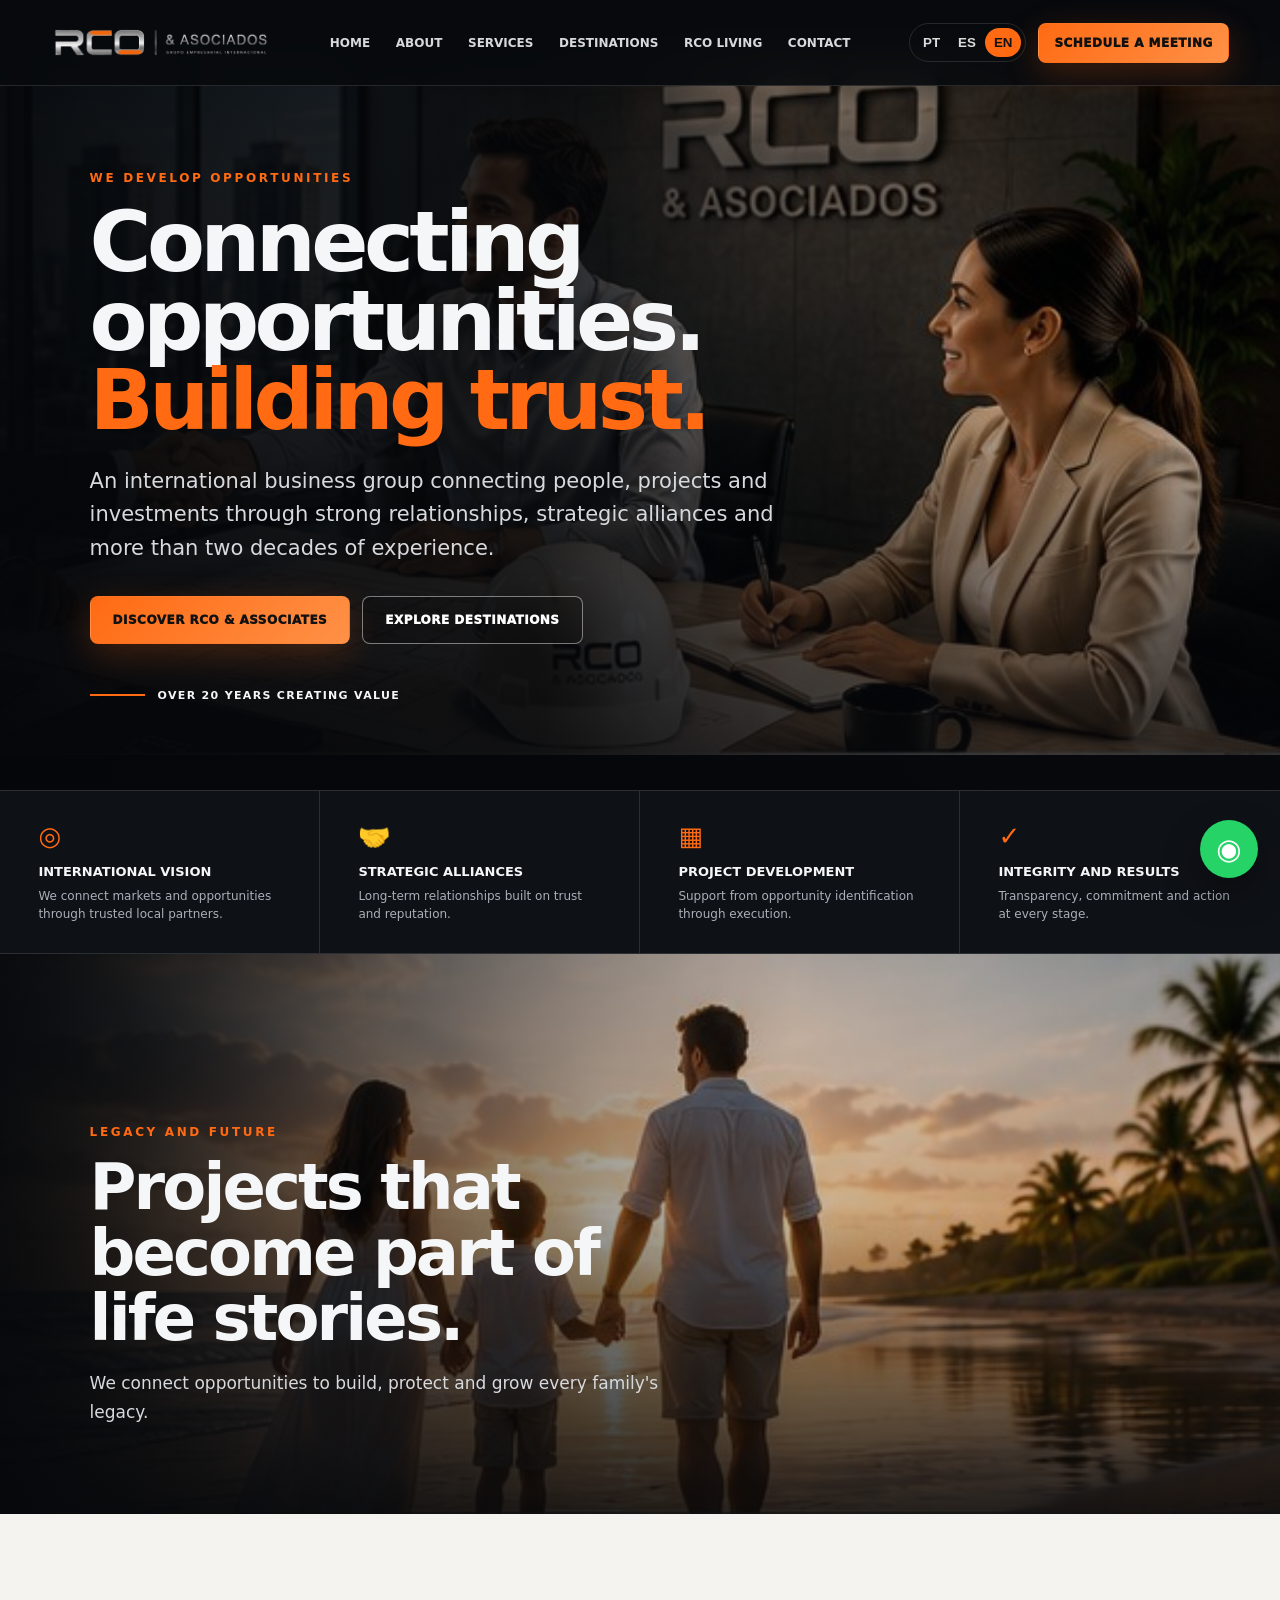
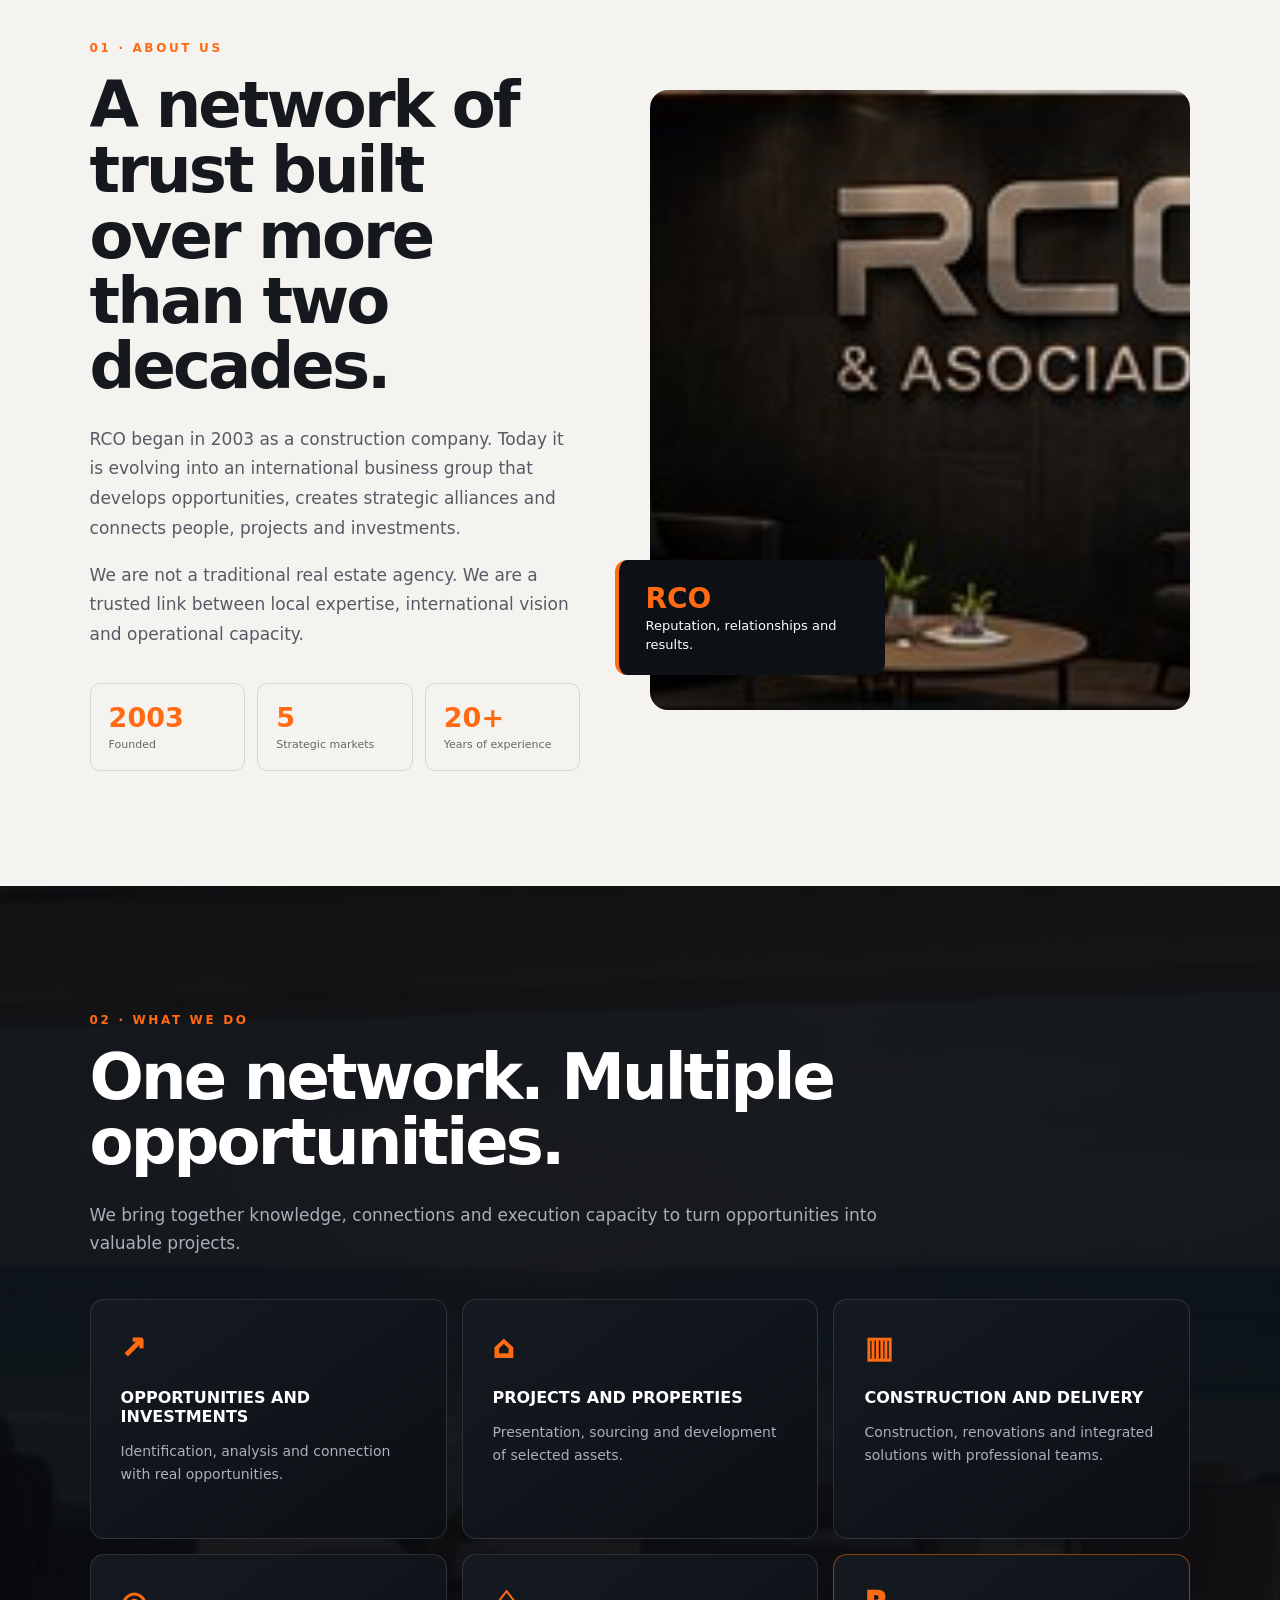
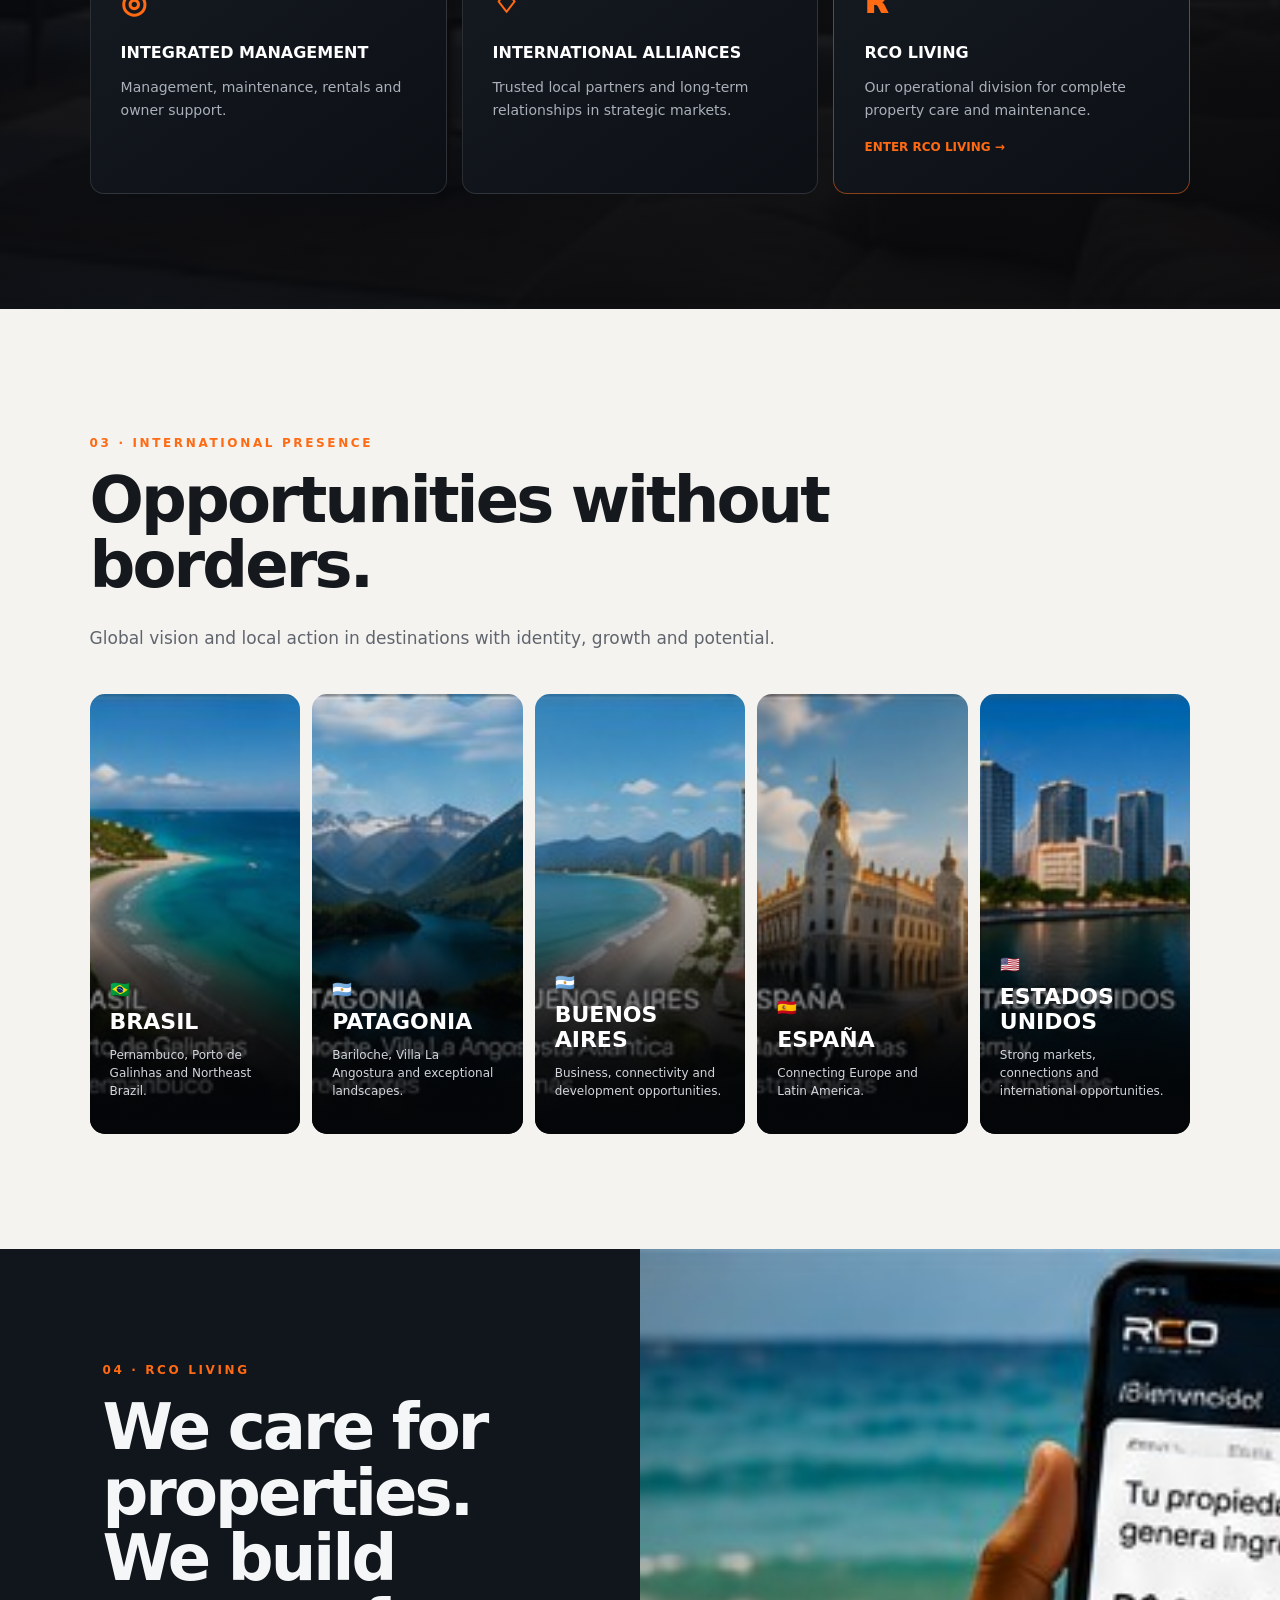
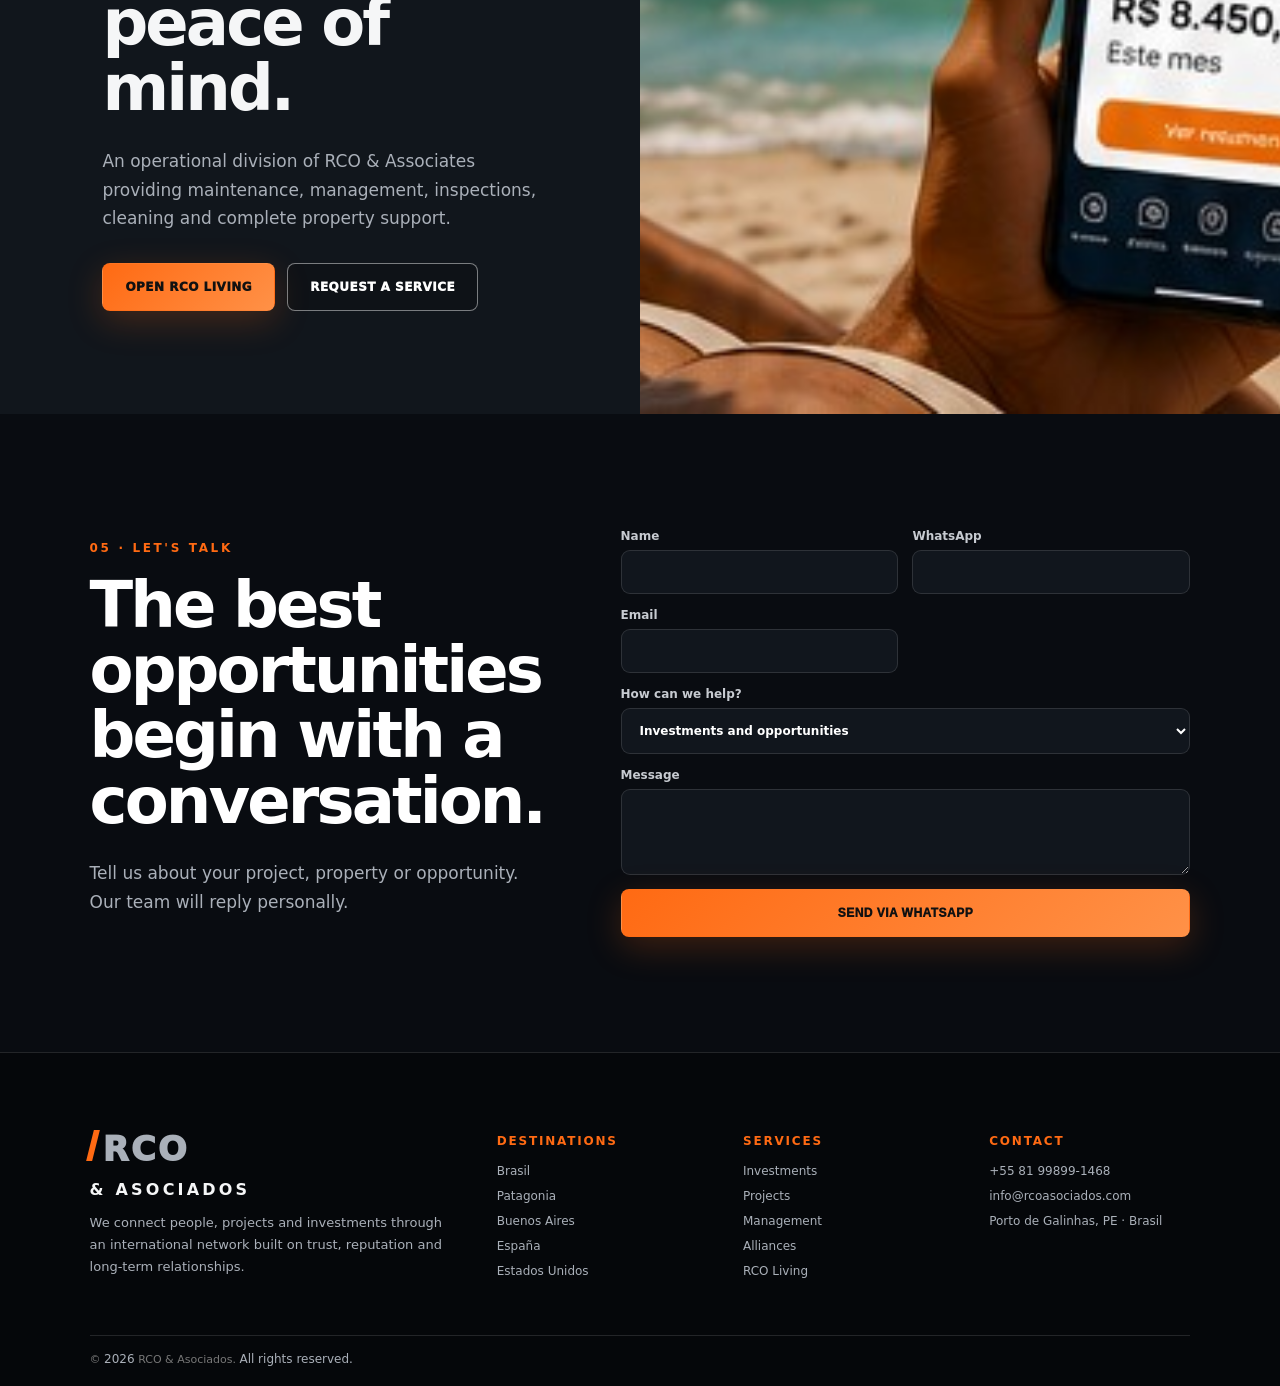
==== commit 1180ea15: "final master RCOasociados" ====
--- a/index.html
+++ b/index.html
@@ -13,17 +13,18 @@
   <meta property="og:url" content="https://rcoasociados.com/">
   <meta property="og:image" content="https://rcoasociados.com/hero.jpg">
   <meta name="twitter:card" content="summary_large_image">
-  <link rel="icon" href="logo.svg" type="image/svg+xml">
+  <link rel="icon" href="logo-rco-header.png" type="image/png">
   <link rel="manifest" href="site.webmanifest">
   <link rel="stylesheet" href="styles.css">
   <link rel="stylesheet" href="polish.css">
+  <link rel="stylesheet" href="master-fixes.css">
   <script type="application/ld+json">
   {
     "@context": "https://schema.org",
     "@type": "Organization",
     "name": "RCO & Asociados",
     "url": "https://rcoasociados.com/",
-    "logo": "https://rcoasociados.com/logo.svg",
+    "logo": "https://rcoasociados.com/logo-rco-header.png",
     "foundingDate": "2003",
     "areaServed": ["Brasil", "Argentina", "España", "Estados Unidos"],
     "contactPoint": {
@@ -39,7 +40,7 @@
 <a class="skip-link" href="#contenido" data-i18n="skipContent">SALTAR AL CONTENIDO</a>
 <header class="site-header">
   <a class="brand" href="#inicio" aria-label="RCO & Asociados">
-    <img src="logo.svg" alt="RCO & Asociados — Grupo Empresarial Internacional">
+    <img src="logo-rco-header.png" alt="RCO & Asociados — Grupo Empresarial Internacional">
   </a>
   <button class="menu-toggle" aria-label="Abrir menú" aria-expanded="false">☰</button>
   <nav class="nav" aria-label="Navegación principal">
@@ -78,6 +79,16 @@
   <article><span>🤝</span><h3 data-i18n="alliancesTitle">ALIANZAS ESTRATÉGICAS</h3><p data-i18n="alliancesText">Relaciones duraderas basadas en confianza y reputación.</p></article>
   <article><span>▦</span><h3 data-i18n="projectsTitle">DESARROLLO DE PROYECTOS</h3><p data-i18n="projectsText">Acompañamiento desde la oportunidad hasta la ejecución.</p></article>
   <article><span>✓</span><h3 data-i18n="integrityTitle">INTEGRIDAD Y RESULTADOS</h3><p data-i18n="integrityText">Transparencia, compromiso y acción en cada etapa.</p></article>
+</section>
+
+<section class="family-story" aria-label="El valor de cuidar lo construido">
+  <img src="family.jpg" alt="Familia caminando junto al mar al atardecer" loading="lazy" decoding="async">
+  <div class="family-story-overlay"></div>
+  <div class="family-story-copy">
+    <p class="section-number" data-i18n="familyEyebrow">PATRIMONIO Y FUTURO</p>
+    <h2 data-i18n="familyTitle">Proyectos que acompañan historias de vida.</h2>
+    <p data-i18n="familyText">Conectamos oportunidades para construir, proteger y proyectar el patrimonio de cada familia.</p>
+  </div>
 </section>
 
 <section class="about section" id="nosotros">
--- a/master-fixes.css
+++ b/master-fixes.css
@@ -0,0 +1,78 @@
+/* Correcciones acotadas sobre la identidad visual aprobada. */
+.hero {
+  background-color: #080a0e;
+  background-size: auto 91%;
+  background-repeat: no-repeat;
+  background-position: right center;
+}
+
+.services {
+  background:
+    linear-gradient(rgba(7, 9, 13, .92), rgba(7, 9, 13, .92)),
+    url("services.jpg") center / cover no-repeat;
+}
+
+.family-story {
+  min-height: 560px;
+  position: relative;
+  display: flex;
+  align-items: flex-end;
+  overflow: hidden;
+  background: #080a0e;
+}
+
+.family-story > img {
+  position: absolute;
+  inset: 0;
+  height: 100%;
+  object-fit: cover;
+  object-position: center 48%;
+}
+
+.family-story-overlay {
+  position: absolute;
+  inset: 0;
+  background:
+    linear-gradient(90deg, rgba(5, 7, 10, .9), rgba(5, 7, 10, .2) 62%),
+    linear-gradient(0deg, rgba(5, 7, 10, .82), transparent 55%);
+}
+
+.family-story-copy {
+  position: relative;
+  z-index: 1;
+  max-width: 760px;
+  padding: 70px clamp(22px, 7vw, 110px);
+}
+
+.family-story-copy h2 {
+  font-size: clamp(38px, 5vw, 68px);
+  line-height: 1.02;
+  letter-spacing: -.045em;
+  margin: 16px 0 18px;
+}
+
+.family-story-copy p:last-child {
+  max-width: 650px;
+  color: #d7d9dd;
+  font-size: 17px;
+  line-height: 1.7;
+}
+
+@media (max-width: 720px) {
+  .hero {
+    background-size: cover;
+    background-position: 62% center;
+  }
+
+  .family-story {
+    min-height: 500px;
+  }
+
+  .family-story > img {
+    object-position: 58% center;
+  }
+
+  .family-story-copy {
+    padding: 48px 20px;
+  }
+}
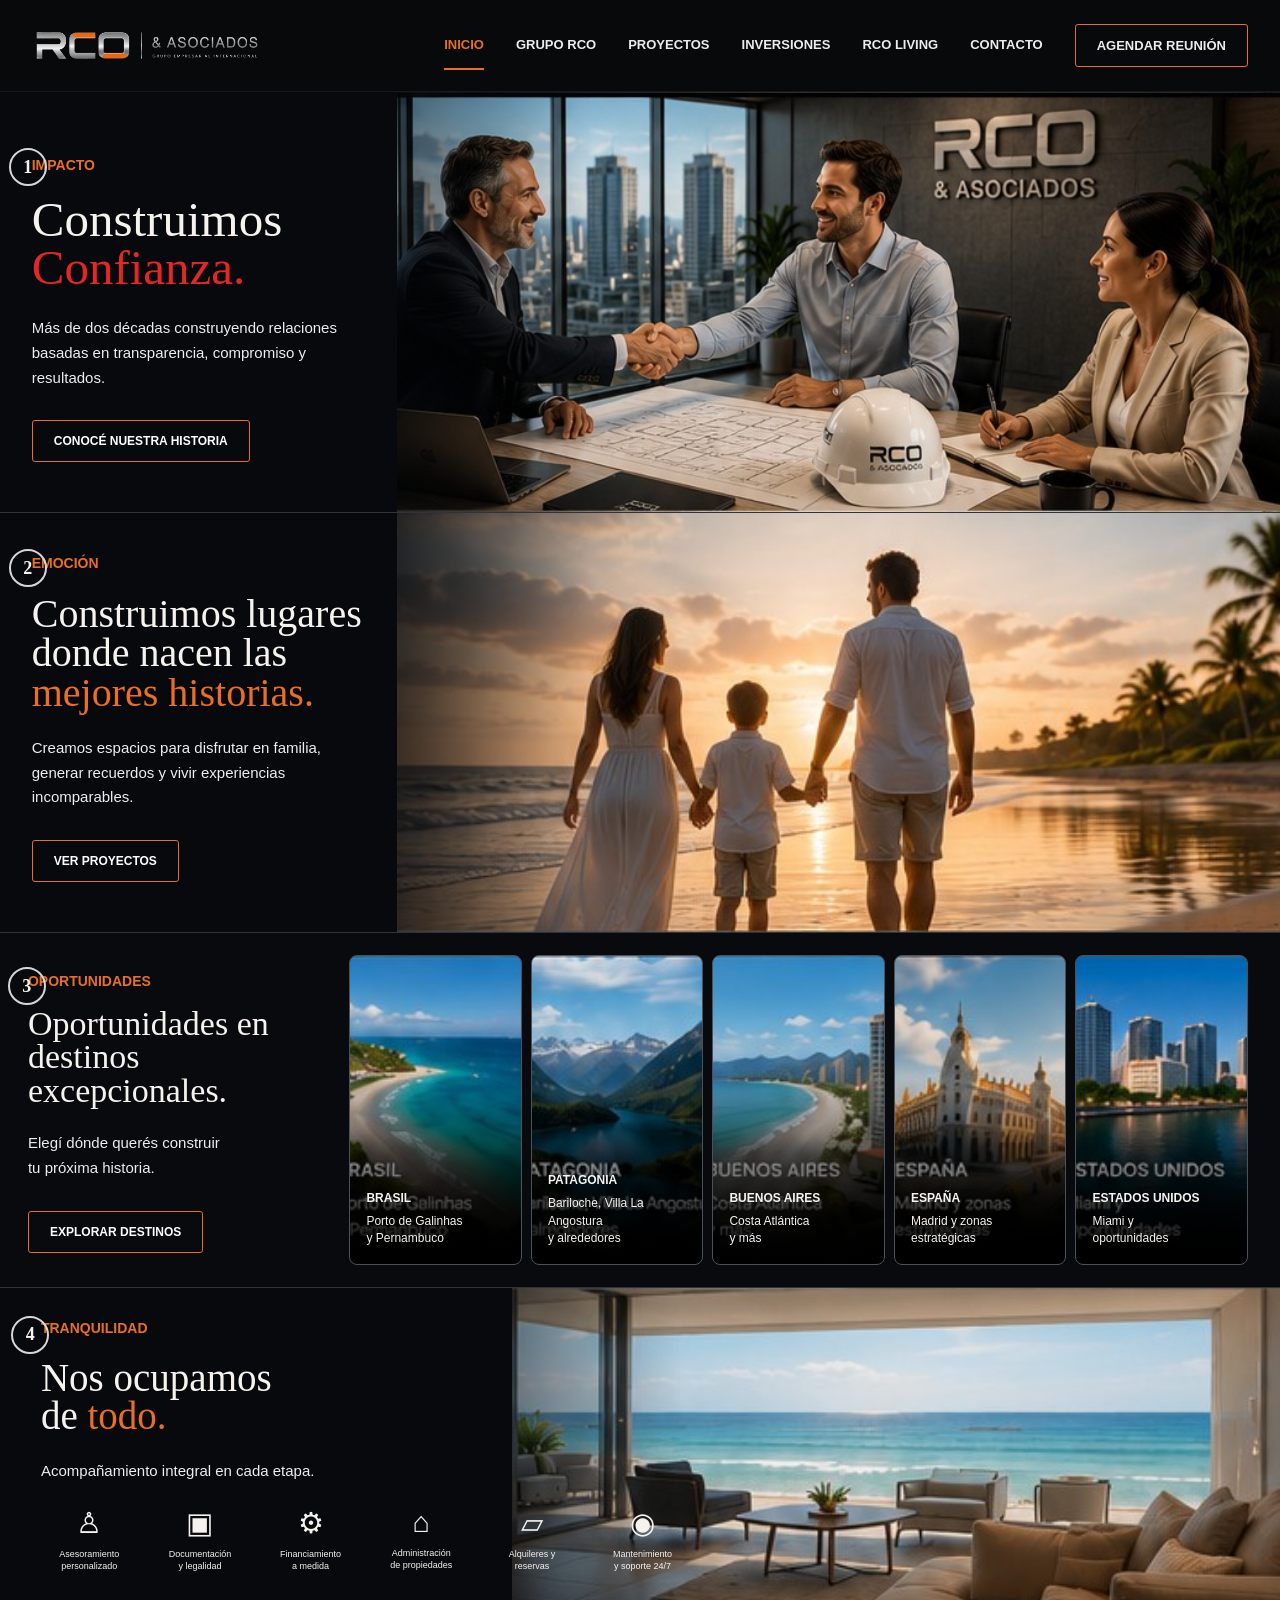
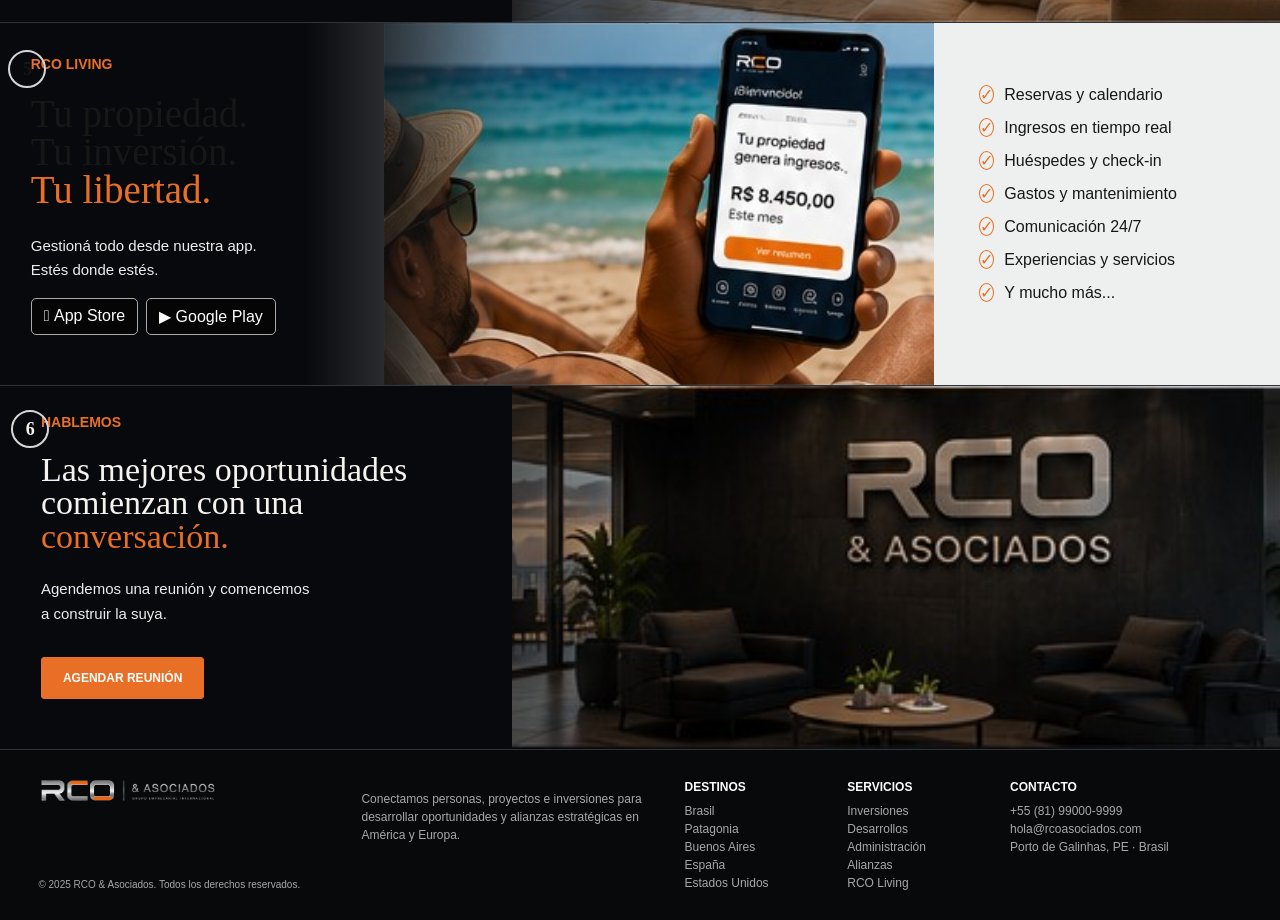
==== commit e742e31d: "RCO & asociados master" ====
--- a/index.html
+++ b/index.html
@@ -2,196 +2,110 @@
 <html lang="es">
 <head>
   <meta charset="utf-8">
-  <meta name="viewport" content="width=device-width,initial-scale=1,viewport-fit=cover">
-  <meta name="theme-color" content="#090b0f">
-  <title>RCO & Asociados | Oportunidades, alianzas e inversiones</title>
-  <meta name="description" content="Grupo empresarial internacional dedicado al desarrollo de oportunidades, alianzas estratégicas y conexión entre personas, proyectos e inversiones.">
-  <link rel="canonical" href="https://rcoasociados.com/">
-  <meta property="og:title" content="RCO & Asociados">
-  <meta property="og:description" content="Más de dos décadas conectando personas, proyectos e inversiones.">
-  <meta property="og:type" content="website">
-  <meta property="og:url" content="https://rcoasociados.com/">
-  <meta property="og:image" content="https://rcoasociados.com/hero.jpg">
-  <meta name="twitter:card" content="summary_large_image">
-  <link rel="icon" href="logo-rco-header.png" type="image/png">
-  <link rel="manifest" href="site.webmanifest">
+  <meta name="viewport" content="width=device-width,initial-scale=1">
+  <meta name="theme-color" content="#050608">
+  <title>RCO & Asociados | Grupo Empresarial Internacional</title>
+  <meta name="description" content="Construimos confianza, oportunidades e inversiones en destinos excepcionales.">
+  <link rel="icon" href="logo-rco-header.png">
   <link rel="stylesheet" href="styles.css">
-  <link rel="stylesheet" href="polish.css">
-  <link rel="stylesheet" href="master-fixes.css">
-  <script type="application/ld+json">
-  {
-    "@context": "https://schema.org",
-    "@type": "Organization",
-    "name": "RCO & Asociados",
-    "url": "https://rcoasociados.com/",
-    "logo": "https://rcoasociados.com/logo-rco-header.png",
-    "foundingDate": "2003",
-    "areaServed": ["Brasil", "Argentina", "España", "Estados Unidos"],
-    "contactPoint": {
-      "@type": "ContactPoint",
-      "telephone": "+55-81-99899-1468",
-      "contactType": "customer service",
-      "availableLanguage": ["Portuguese", "Spanish", "English"]
-    }
-  }
-  </script>
 </head>
 <body>
-<a class="skip-link" href="#contenido" data-i18n="skipContent">SALTAR AL CONTENIDO</a>
-<header class="site-header">
-  <a class="brand" href="#inicio" aria-label="RCO & Asociados">
-    <img src="logo-rco-header.png" alt="RCO & Asociados — Grupo Empresarial Internacional">
-  </a>
-  <button class="menu-toggle" aria-label="Abrir menú" aria-expanded="false">☰</button>
-  <nav class="nav" aria-label="Navegación principal">
-    <a href="#inicio" data-i18n="navHome">INICIO</a>
-    <a href="#nosotros" data-i18n="navAbout">NOSOTROS</a>
-    <a href="#servicios" data-i18n="navServices">SERVICIOS</a>
-    <a href="#destinos" data-i18n="navDestinations">DESTINOS</a>
-    <a href="living/">RCO LIVING</a>
-    <a href="#contacto" data-i18n="navContact">CONTACTO</a>
-  </nav>
-  <div class="header-actions">
-    <div class="languages" aria-label="Idioma">
-      <button data-lang="pt">PT</button><button class="active" data-lang="es">ES</button><button data-lang="en">EN</button>
-    </div>
-    <a class="btn btn-primary compact" data-wa="meeting" href="https://wa.me/5581998991468" target="_blank" rel="noopener" data-i18n="schedule">AGENDAR REUNIÓN</a>
-  </div>
-</header>
+  <header class="topbar">
+    <a class="brand" href="#inicio"><img src="logo-rco-header.png" alt="RCO & Asociados"></a>
+    <button class="menu" aria-label="Abrir menú" aria-expanded="false">☰</button>
+    <nav>
+      <a class="active" href="#inicio">INICIO</a><a href="#grupo">GRUPO RCO</a><a href="#proyectos">PROYECTOS</a>
+      <a href="#inversiones">INVERSIONES</a><a href="#living">RCO LIVING</a><a href="#contacto">CONTACTO</a>
+      <a class="outline" href="#contacto">AGENDAR REUNIÓN</a>
+    </nav>
+  </header>
 
-<main id="contenido">
-<section class="hero" id="inicio">
-  <div class="hero-overlay"></div>
-  <div class="hero-content">
-    <p class="eyebrow" data-i18n="heroEyebrow">DESARROLLAMOS OPORTUNIDADES</p>
-    <h1><span data-i18n="heroLine1">Conectamos oportunidades.</span><strong data-i18n="heroLine2">Construimos confianza.</strong></h1>
-    <p class="hero-copy" data-i18n="heroCopy">Un grupo empresarial internacional que conecta personas, proyectos e inversiones mediante relaciones sólidas, alianzas estratégicas y más de dos décadas de experiencia.</p>
-    <div class="hero-buttons">
-      <a class="btn btn-primary" href="#nosotros" data-i18n="knowUs">CONOCÉ RCO &amp; ASOCIADOS</a>
-      <a class="btn btn-outline" href="#destinos" data-i18n="explore">EXPLORAR DESTINOS</a>
-    </div>
-    <div class="trust-line"><span></span><b data-i18n="trustLine">MÁS DE 20 AÑOS GENERANDO VALOR</b></div>
-  </div>
-</section>
+  <main>
+    <section class="band hero" id="inicio">
+      <div class="copy">
+        <span class="step">1</span><p class="kicker">IMPACTO</p>
+        <h1>Construimos<br><em>Confianza.</em></h1>
+        <p>Más de dos décadas construyendo relaciones basadas en transparencia, compromiso y resultados.</p>
+        <a class="button" href="#grupo">CONOCÉ NUESTRA HISTORIA</a>
+      </div>
+      <div class="visual image" style="--image:url('hero.jpg')"></div>
+    </section>
 
-<section class="principles" aria-label="Principios">
-  <article><span>◎</span><h3 data-i18n="visionTitle">VISIÓN INTERNACIONAL</h3><p data-i18n="visionText">Conectamos mercados y oportunidades con aliados locales.</p></article>
-  <article><span>🤝</span><h3 data-i18n="alliancesTitle">ALIANZAS ESTRATÉGICAS</h3><p data-i18n="alliancesText">Relaciones duraderas basadas en confianza y reputación.</p></article>
-  <article><span>▦</span><h3 data-i18n="projectsTitle">DESARROLLO DE PROYECTOS</h3><p data-i18n="projectsText">Acompañamiento desde la oportunidad hasta la ejecución.</p></article>
-  <article><span>✓</span><h3 data-i18n="integrityTitle">INTEGRIDAD Y RESULTADOS</h3><p data-i18n="integrityText">Transparencia, compromiso y acción en cada etapa.</p></article>
-</section>
+    <section class="band emotion" id="grupo">
+      <div class="copy">
+        <span class="step">2</span><p class="kicker">EMOCIÓN</p>
+        <h2>Construimos lugares<br>donde nacen las<br><em>mejores historias.</em></h2>
+        <p>Creamos espacios para disfrutar en familia, generar recuerdos y vivir experiencias incomparables.</p>
+        <a class="button" href="#proyectos">VER PROYECTOS</a>
+      </div>
+      <div class="visual image" style="--image:url('family.jpg')"></div>
+    </section>
 
-<section class="family-story" aria-label="El valor de cuidar lo construido">
-  <img src="family.jpg" alt="Familia caminando junto al mar al atardecer" loading="lazy" decoding="async">
-  <div class="family-story-overlay"></div>
-  <div class="family-story-copy">
-    <p class="section-number" data-i18n="familyEyebrow">PATRIMONIO Y FUTURO</p>
-    <h2 data-i18n="familyTitle">Proyectos que acompañan historias de vida.</h2>
-    <p data-i18n="familyText">Conectamos oportunidades para construir, proteger y proyectar el patrimonio de cada familia.</p>
-  </div>
-</section>
+    <section class="destinations" id="proyectos">
+      <div class="copy">
+        <span class="step">3</span><p class="kicker">OPORTUNIDADES</p>
+        <h2>Oportunidades en<br>destinos excepcionales.</h2>
+        <p>Elegí dónde querés construir<br>tu próxima historia.</p>
+        <a class="button" href="#destinos">EXPLORAR DESTINOS</a>
+      </div>
+      <div class="cards" id="destinos">
+        <article style="--image:url('brasil.jpg')"><b>BRASIL</b><span>Porto de Galinhas<br>y Pernambuco</span></article>
+        <article style="--image:url('patagonia.jpg')"><b>PATAGONIA</b><span>Bariloche, Villa La Angostura<br>y alrededores</span></article>
+        <article style="--image:url('buenos-aires.jpg')"><b>BUENOS AIRES</b><span>Costa Atlántica<br>y más</span></article>
+        <article style="--image:url('espana.jpg')"><b>ESPAÑA</b><span>Madrid y zonas<br>estratégicas</span></article>
+        <article style="--image:url('estados-unidos.jpg')"><b>ESTADOS UNIDOS</b><span>Miami y<br>oportunidades</span></article>
+      </div>
+    </section>
 
-<section class="about section" id="nosotros">
-  <div class="section-copy">
-    <p class="section-number">01 · <span data-i18n="aboutLabel">NOSOTROS</span></p>
-    <h2 data-i18n="aboutTitle">Una red de confianza construida durante más de dos décadas.</h2>
-    <p data-i18n="aboutText1">RCO comenzó en 2003 como empresa constructora. Hoy evoluciona como grupo empresarial internacional para desarrollar oportunidades, generar alianzas estratégicas y conectar personas, proyectos e inversiones.</p>
-    <p data-i18n="aboutText2">No somos una inmobiliaria tradicional. Somos un nexo confiable entre experiencia local, visión internacional y capacidad operativa.</p>
-    <div class="mini-stats">
-      <div><strong>2003</strong><span data-i18n="founded">Año de origen</span></div>
-      <div><strong>5</strong><span data-i18n="markets">Mercados estratégicos</span></div>
-      <div><strong>20+</strong><span data-i18n="years">Años de experiencia</span></div>
-    </div>
-  </div>
-  <div class="about-image">
-    <img src="office.jpg" alt="Oficina corporativa de RCO & Asociados" loading="lazy" decoding="async">
-    <div class="image-badge"><b>RCO</b><span data-i18n="reputation">Reputación, relaciones y resultados.</span></div>
-  </div>
-</section>
+    <section class="band services" id="inversiones">
+      <div class="copy">
+        <span class="step">4</span><p class="kicker">TRANQUILIDAD</p>
+        <h2>Nos ocupamos<br>de <em>todo.</em></h2>
+        <p>Acompañamiento integral en cada etapa.</p>
+        <div class="icons">
+          <span>♙<small>Asesoramiento<br>personalizado</small></span>
+          <span>▣<small>Documentación<br>y legalidad</small></span>
+          <span>⚙<small>Financiamiento<br>a medida</small></span>
+          <span>⌂<small>Administración<br>de propiedades</small></span>
+          <span>▱<small>Alquileres y<br>reservas</small></span>
+          <span>◉<small>Mantenimiento<br>y soporte 24/7</small></span>
+        </div>
+      </div>
+      <div class="visual image" style="--image:url('services.jpg')"></div>
+    </section>
 
-<section class="services section dark" id="servicios">
-  <header class="section-heading">
-    <p class="section-number">02 · <span data-i18n="servicesLabel">LO QUE HACEMOS</span></p>
-    <h2 data-i18n="servicesTitle">Una red. Múltiples oportunidades.</h2>
-    <p data-i18n="servicesIntro">Integramos conocimiento, conexiones y capacidad de ejecución para transformar oportunidades en proyectos con valor.</p>
-  </header>
-  <div class="service-grid">
-    <article><span>↗</span><h3 data-i18n="s1t">OPORTUNIDADES E INVERSIONES</h3><p data-i18n="s1d">Identificación, análisis y conexión con oportunidades reales.</p></article>
-    <article><span>⌂</span><h3 data-i18n="s2t">PROYECTOS Y PROPIEDADES</h3><p data-i18n="s2d">Presentación, captación y desarrollo de activos seleccionados.</p></article>
-    <article><span>▥</span><h3 data-i18n="s3t">CONSTRUCCIÓN Y EJECUCIÓN</h3><p data-i18n="s3d">Obras, reformas y soluciones integrales con equipos profesionales.</p></article>
-    <article><span>◎</span><h3 data-i18n="s4t">ADMINISTRACIÓN INTEGRAL</h3><p data-i18n="s4d">Gestión, mantenimiento, alquileres y soporte para propietarios.</p></article>
-    <article><span>♢</span><h3 data-i18n="s5t">ALIANZAS INTERNACIONALES</h3><p data-i18n="s5d">Socios locales y relaciones de confianza en mercados estratégicos.</p></article>
-    <article class="living-service"><span>R</span><h3>RCO LIVING</h3><p data-i18n="s6d">El brazo operativo para mantenimiento y cuidado integral de propiedades.</p><a href="living/" data-i18n="enterLiving">INGRESAR A RCO LIVING →</a></article>
-  </div>
-</section>
+    <section class="band living" id="living">
+      <div class="copy">
+        <span class="step">5</span><p class="kicker">RCO LIVING</p>
+        <h2>Tu propiedad.<br>Tu inversión.<br><em>Tu libertad.</em></h2>
+        <p>Gestioná todo desde nuestra app.<br>Estés donde estés.</p>
+        <div class="stores"><span> App Store</span><span>▶ Google Play</span></div>
+      </div>
+      <div class="visual image" style="--image:url('living.jpg')"></div>
+      <ul>
+        <li>Reservas y calendario</li><li>Ingresos en tiempo real</li><li>Huéspedes y check-in</li>
+        <li>Gastos y mantenimiento</li><li>Comunicación 24/7</li><li>Experiencias y servicios</li><li>Y mucho más...</li>
+      </ul>
+    </section>
 
-<section class="destinations section" id="destinos">
-  <header class="section-heading light">
-    <p class="section-number">03 · <span data-i18n="destLabel">PRESENCIA INTERNACIONAL</span></p>
-    <h2 data-i18n="destTitle">Oportunidades sin fronteras.</h2>
-    <p data-i18n="destIntro">Visión global y acción local en destinos con identidad, crecimiento y potencial.</p>
-  </header>
-  <div class="destination-grid">
-    <article style="--bg:url('brasil.jpg')"><div><span>🇧🇷</span><h3>BRASIL</h3><p data-i18n="brazil">Pernambuco, Porto de Galinhas y Nordeste brasileño.</p></div></article>
-    <article style="--bg:url('patagonia.jpg')"><div><span>🇦🇷</span><h3>PATAGONIA</h3><p data-i18n="patagonia">Bariloche, Villa La Angostura y escenarios excepcionales.</p></div></article>
-    <article style="--bg:url('buenos-aires.jpg')"><div><span>🇦🇷</span><h3>BUENOS AIRES</h3><p data-i18n="baires">Negocios, conectividad y oportunidades de desarrollo.</p></div></article>
-    <article style="--bg:url('espana.jpg')"><div><span>🇪🇸</span><h3>ESPAÑA</h3><p data-i18n="spain">Conexiones entre Europa y América Latina.</p></div></article>
-    <article style="--bg:url('estados-unidos.jpg')"><div><span>🇺🇸</span><h3>ESTADOS UNIDOS</h3><p data-i18n="usa">Mercados sólidos, conexiones y oportunidades internacionales.</p></div></article>
-  </div>
-</section>
+    <section class="band conversation" id="contacto">
+      <div class="copy">
+        <span class="step">6</span><p class="kicker">HABLEMOS</p>
+        <h2>Las mejores oportunidades<br>comienzan con una <em>conversación.</em></h2>
+        <p>Agendemos una reunión y comencemos<br>a construir la suya.</p>
+        <a class="button fill" href="https://wa.me/5581990009999" target="_blank" rel="noopener">AGENDAR REUNIÓN</a>
+      </div>
+      <div class="visual image" style="--image:url('office.jpg')"></div>
+    </section>
+  </main>
 
-<section class="living-callout section">
-  <div class="living-copy">
-    <p class="section-number">04 · RCO LIVING</p>
-    <h2 data-i18n="livingTitle">Cuidamos propiedades. Construimos tranquilidad.</h2>
-    <p data-i18n="livingText">Una división operativa de RCO & Asociados para mantenimiento, administración, inspecciones, limpieza y atención integral de propiedades.</p>
-    <div class="hero-buttons">
-      <a class="btn btn-primary" href="living/" data-i18n="openLiving">ABRIR RCO LIVING</a>
-      <a class="btn btn-outline" href="living/solicitud.html" data-i18n="requestService">SOLICITAR SERVICIO</a>
-    </div>
-  </div>
-  <div class="living-photo">
-    <img src="living.jpg" alt="Servicio profesional de RCO Living" loading="lazy" decoding="async">
-  </div>
-</section>
-
-<section class="contact section dark" id="contacto">
-  <div>
-    <p class="section-number">05 · <span data-i18n="talk">HABLEMOS</span></p>
-    <h2 data-i18n="contactTitle">Las mejores oportunidades comienzan con una conversación.</h2>
-    <p data-i18n="contactText">Contanos tu proyecto, propiedad u oportunidad. Nuestro equipo te responderá de manera personal.</p>
-  </div>
-  <form id="contactForm">
-    <label><span data-i18n="name">Nombre</span><input name="name" required></label>
-    <label><span data-i18n="phone">WhatsApp</span><input name="phone" required></label>
-    <label><span data-i18n="email">Correo electrónico</span><input name="email" type="email"></label>
-    <label class="wide"><span data-i18n="interest">¿En qué podemos ayudarte?</span>
-      <select name="interest">
-        <option data-i18n="optInvestment">Inversiones y oportunidades</option>
-        <option data-i18n="optProperty">Propiedades y proyectos</option>
-        <option data-i18n="optLiving">RCO Living / mantenimiento</option>
-        <option data-i18n="optAlliance">Alianza estratégica</option>
-      </select>
-    </label>
-    <label class="wide"><span data-i18n="message">Mensaje</span><textarea name="message" rows="4"></textarea></label>
-    <button class="btn btn-primary wide" type="submit" data-i18n="sendWhatsApp">ENVIAR POR WHATSAPP</button>
-  </form>
-</section>
-</main>
-
-<footer>
-  <div class="footer-brand">
-    <span class="brand-rco"><i></i>RCO</span>
-    <b>&amp; ASOCIADOS</b>
-    <p data-i18n="footerText">Conectamos personas, proyectos e inversiones mediante una red internacional basada en confianza, reputación y relaciones de largo plazo.</p>
-  </div>
-  <div><h4 data-i18n="footerDest">DESTINOS</h4><a href="#destinos">Brasil</a><a href="#destinos">Patagonia</a><a href="#destinos">Buenos Aires</a><a href="#destinos">España</a><a href="#destinos">Estados Unidos</a></div>
-  <div><h4 data-i18n="footerServices">SERVICIOS</h4><a href="#servicios" data-i18n="fInvest">Inversiones</a><a href="#servicios" data-i18n="fProjects">Proyectos</a><a href="#servicios" data-i18n="fAdmin">Administración</a><a href="#servicios" data-i18n="fAlliances">Alianzas</a><a href="living/">RCO Living</a></div>
-  <div><h4 data-i18n="footerContact">CONTACTO</h4><a href="tel:+5581998991468">+55 81 99899-1468</a><a href="mailto:info@rcoasociados.com">info@rcoasociados.com</a><span>Porto de Galinhas, PE · Brasil</span></div>
-  <div class="copyright">© <span id="year"></span> RCO &amp; Asociados. <span data-i18n="rights">Todos los derechos reservados.</span></div>
-</footer>
-
-<a class="whatsapp-float" data-wa="info" href="https://wa.me/5581998991468" target="_blank" rel="noopener" aria-label="WhatsApp">◉</a>
-<script src="app.js"></script>
+  <footer>
+    <div><img src="logo-rco-header.png" alt="RCO & Asociados"><small>© 2025 RCO & Asociados. Todos los derechos reservados.</small></div>
+    <p>Conectamos personas, proyectos e inversiones para desarrollar oportunidades y alianzas estratégicas en América y Europa.</p>
+    <div><b>DESTINOS</b><span>Brasil</span><span>Patagonia</span><span>Buenos Aires</span><span>España</span><span>Estados Unidos</span></div>
+    <div><b>SERVICIOS</b><span>Inversiones</span><span>Desarrollos</span><span>Administración</span><span>Alianzas</span><span>RCO Living</span></div>
+    <div><b>CONTACTO</b><span>+55 (81) 99000-9999</span><span>hola@rcoasociados.com</span><span>Porto de Galinhas, PE · Brasil</span></div>
+  </footer>
+  <script src="app.js"></script>
 </body>
 </html>
--- a/styles.css
+++ b/styles.css
@@ -1 +1 @@
-:root{--orange:#ff6a13;--orange2:#ff9147;--black:#080a0e;--panel:#10141a;--panel2:#171c23;--text:#f5f6f7;--muted:#aab0b9;--line:rgba(255,255,255,.12);--light:#f4f3f0;--ink:#15181d}*{box-sizing:border-box}html{scroll-behavior:smooth}body{margin:0;font-family:Inter,ui-sans-serif,system-ui,-apple-system,BlinkMacSystemFont,"Segoe UI",sans-serif;background:var(--black);color:var(--text)}a{text-decoration:none;color:inherit}img{display:block;width:100%}.site-header{height:86px;position:fixed;z-index:50;top:0;left:0;right:0;display:flex;align-items:center;gap:24px;padding:0 clamp(18px,4vw,64px);background:rgba(8,10,14,.9);backdrop-filter:blur(14px);border-bottom:1px solid var(--line)}.brand{display:flex;flex-direction:column;line-height:1;min-width:185px}.brand>img{width:220px;height:auto;max-height:64px;object-fit:contain;object-position:left center}.brand-rco{font-size:34px;font-weight:950;letter-spacing:.06em}.brand-rco i{display:inline-block;width:6px;height:31px;background:var(--orange);transform:skew(-14deg);margin-right:7px}.brand-name{font-size:12px;letter-spacing:.36em;margin:3px 0 5px 12px;color:#e8eaed}.brand small{font-size:7px;letter-spacing:.14em;color:var(--muted);margin-left:12px}.nav{display:flex;align-items:center;justify-content:center;gap:clamp(14px,2vw,28px);flex:1}.nav a{font-size:12px;font-weight:800;color:#d7d9dd;position:relative}.nav a:after{content:"";position:absolute;left:0;right:100%;bottom:-11px;height:2px;background:var(--orange);transition:.2s}.nav a:hover:after{right:0}.header-actions{display:flex;align-items:center;gap:12px}.languages{display:flex;border:1px solid var(--line);border-radius:999px;padding:4px}.languages button{border:0;background:transparent;color:#ddd;font-weight:900;padding:7px 9px;border-radius:999px;cursor:pointer}.languages button.active{background:var(--orange);color:#111}.btn{display:inline-flex;align-items:center;justify-content:center;min-height:48px;padding:0 22px;border-radius:8px;font-size:12px;font-weight:950;letter-spacing:.04em;border:1px solid transparent;transition:.2s}.btn:hover{transform:translateY(-2px)}.btn-primary{background:linear-gradient(135deg,var(--orange),var(--orange2));color:#111;box-shadow:0 10px 35px rgba(255,106,19,.22)}.btn-outline{border-color:rgba(255,255,255,.45);color:white;background:rgba(0,0,0,.15)}.btn.compact{min-height:40px;padding:0 15px}.menu-toggle{display:none}.hero{min-height:790px;position:relative;display:flex;align-items:center;padding:140px clamp(22px,7vw,110px) 70px;background-image:url('hero.jpg');background-size:cover;background-position:center}.hero-overlay{position:absolute;inset:0;background:linear-gradient(90deg,rgba(4,6,9,.97) 0%,rgba(4,6,9,.83) 42%,rgba(4,6,9,.2) 78%),linear-gradient(0deg,rgba(6,8,12,.7),transparent 45%)}.hero-content{position:relative;max-width:790px}.eyebrow,.section-number{font-size:12px;font-weight:900;letter-spacing:.22em;color:var(--orange);text-transform:uppercase}.hero h1{font-size:clamp(48px,6.6vw,98px);line-height:.94;letter-spacing:-.055em;margin:18px 0 24px}.hero h1 span,.hero h1 strong{display:block}.hero h1 strong{color:var(--orange)}.hero-copy{font-size:clamp(16px,1.7vw,21px);line-height:1.6;color:#d7d9dd;max-width:700px}.hero-buttons{display:flex;gap:12px;flex-wrap:wrap;margin-top:30px}.trust-line{display:flex;align-items:center;gap:13px;margin-top:45px;font-size:11px;letter-spacing:.12em}.trust-line span{width:55px;height:2px;background:var(--orange)}.principles{display:grid;grid-template-columns:repeat(4,1fr);background:#0e1116;border-top:1px solid var(--line);border-bottom:1px solid var(--line)}.principles article{padding:30px clamp(18px,3vw,45px);border-right:1px solid var(--line)}.principles article:last-child{border:0}.principles span{color:var(--orange);font-size:26px}.principles h3{font-size:13px;margin:13px 0 8px}.principles p{font-size:12px;line-height:1.5;color:var(--muted);margin:0}.section{padding:clamp(70px,9vw,125px) clamp(22px,7vw,110px)}.about{display:grid;grid-template-columns:1fr 1.1fr;gap:70px;align-items:center;background:var(--light);color:var(--ink)}.section-copy h2,.section-heading h2,.living-copy h2,.contact h2{font-size:clamp(36px,5vw,66px);line-height:1.02;letter-spacing:-.045em;margin:18px 0 25px}.section-copy>p:not(.section-number){font-size:17px;line-height:1.75;color:#555b64}.about-image{position:relative}.about-image img{height:620px;object-fit:cover;border-radius:18px}.image-badge{position:absolute;left:-35px;bottom:35px;background:#0d1116;color:white;padding:22px 26px;border-radius:12px;max-width:270px;border-left:4px solid var(--orange)}.image-badge b{font-size:28px;display:block;color:var(--orange)}.image-badge span{font-size:13px}.mini-stats{display:grid;grid-template-columns:repeat(3,1fr);gap:12px;margin-top:33px}.mini-stats div{padding:18px;border:1px solid #d5d5d2;border-radius:10px}.mini-stats strong{display:block;font-size:27px;color:var(--orange)}.mini-stats span{font-size:11px;color:#666}.dark{background:#090c11;color:white}.section-heading{max-width:820px;margin-bottom:42px}.section-heading p:not(.section-number){color:var(--muted);font-size:17px;line-height:1.65}.service-grid{display:grid;grid-template-columns:repeat(3,1fr);gap:15px}.service-grid article{background:linear-gradient(145deg,#151a21,#0c1015);border:1px solid var(--line);border-radius:14px;padding:30px;min-height:240px}.service-grid article>span{font-size:30px;color:var(--orange);font-weight:950}.service-grid h3{font-size:16px;margin:23px 0 12px}.service-grid p{color:var(--muted);line-height:1.65;font-size:14px}.living-service{border-color:rgba(255,106,19,.5)!important}.living-service a{color:var(--orange);font-size:12px;font-weight:900}.destinations{background:var(--light);color:var(--ink)}.section-heading.light p:not(.section-number){color:#60656d}.destination-grid{display:grid;grid-template-columns:repeat(5,1fr);gap:12px}.destination-grid article{height:440px;border-radius:15px;overflow:hidden;position:relative;background:var(--bg) center/cover no-repeat}.destination-grid article:after{content:"";position:absolute;inset:0;background:linear-gradient(0deg,rgba(4,6,9,.92),rgba(4,6,9,.05) 65%)}.destination-grid article div{position:absolute;z-index:1;left:20px;right:20px;bottom:22px;color:white}.destination-grid h3{font-size:22px;margin:10px 0 7px}.destination-grid p{font-size:12px;line-height:1.5;color:#d2d6dc}.living-callout{display:grid;grid-template-columns:1fr 1fr;gap:0;padding:0;background:#11161c}.living-copy{padding:clamp(60px,8vw,110px)}.living-copy p:not(.section-number){color:var(--muted);font-size:17px;line-height:1.7}.living-photo img{height:100%;min-height:620px;object-fit:cover}.contact{display:grid;grid-template-columns:.8fr 1fr;gap:75px}.contact>div p:not(.section-number){font-size:17px;line-height:1.7;color:var(--muted)}form{display:grid;grid-template-columns:1fr 1fr;gap:14px}label{display:grid;gap:7px;font-size:12px;color:#c7cbd1;font-weight:700}input,select,textarea{width:100%;border:1px solid var(--line);border-radius:9px;background:#11161d;color:white;padding:14px;font:inherit}textarea{resize:vertical}.wide{grid-column:1/-1}footer{position:relative;display:grid;grid-template-columns:1.8fr repeat(3,1fr);gap:45px;padding:65px clamp(22px,7vw,110px) 95px;background:#05070a;border-top:1px solid var(--line)}footer h4{font-size:12px;color:var(--orange);letter-spacing:.15em}footer a,footer span{display:block;font-size:12px;color:var(--muted);margin:11px 0}.footer-brand>b{display:block;letter-spacing:.2em;margin:8px 0}.footer-brand p{font-size:13px;line-height:1.7;color:var(--muted);max-width:380px}.copyright{position:absolute;left:clamp(22px,7vw,110px);right:clamp(22px,7vw,110px);bottom:20px;border-top:1px solid var(--line);padding-top:16px;font-size:11px;color:#777}.copyright span{display:inline}.whatsapp-float{position:fixed;z-index:45;right:22px;bottom:22px;width:58px;height:58px;border-radius:50%;display:grid;place-items:center;background:#25d366;color:white;font-size:29px;box-shadow:0 15px 35px rgba(0,0,0,.35)}@media(max-width:1120px){.nav{display:none}.menu-toggle{display:block;margin-left:auto;background:transparent;border:1px solid var(--line);color:white;border-radius:8px;padding:9px 11px}.nav.open{position:absolute;display:grid;top:85px;left:0;right:0;background:#0b0e13;padding:24px;gap:20px;border-bottom:1px solid var(--line)}.header-actions .btn{display:none}.destination-grid{grid-template-columns:repeat(2,1fr)}.destination-grid article:last-child{grid-column:1/-1}.about{grid-template-columns:1fr}.about-image img{height:500px}.image-badge{left:20px}.service-grid{grid-template-columns:1fr 1fr}}@media(max-width:720px){.site-header{height:76px;padding:0 15px}.brand-rco{font-size:27px}.brand-rco i{height:25px}.brand-name{font-size:10px}.brand small{display:none}.languages button{padding:6px}.hero{min-height:750px;padding-top:125px;background-position:62% center}.hero h1{font-size:52px}.principles{grid-template-columns:1fr 1fr}.principles article:nth-child(2){border-right:0}.section{padding:70px 20px}.service-grid,.destination-grid,.living-callout,.contact{grid-template-columns:1fr}.destination-grid article,.destination-grid article:last-child{grid-column:auto;height:360px}.living-photo img{min-height:420px}.contact{gap:40px}form{grid-template-columns:1fr}.wide{grid-column:auto}.mini-stats{grid-template-columns:1fr}.about-image img{height:420px}footer{grid-template-columns:1fr 1fr;padding:55px 20px 100px}.footer-brand{grid-column:1/-1}.copyright{left:20px;right:20px}.header-actions{gap:4px}}+:root{--orange:#e86f25;--red:#e42626;--ink:#06080b;--line:#30343a;--text:#f6f3ef;--muted:#b5b5b7}*{box-sizing:border-box}html{scroll-behavior:smooth}body{margin:0;background:#000;color:var(--text);font-family:Arial,Helvetica,sans-serif}.topbar{height:92px;display:flex;align-items:center;padding:0 2.5%;background:#07090b;border-bottom:1px solid #17191c;position:sticky;top:0;z-index:10}.brand{width:230px}.brand img{width:100%;height:auto;display:block}.topbar nav{margin-left:auto;display:flex;align-items:center;gap:32px}.topbar nav a{color:#ececec;text-decoration:none;font-size:13px;font-weight:700;padding:16px 0;border-bottom:2px solid transparent}.topbar nav a.active{color:var(--orange);border-color:var(--orange)}.topbar nav .outline,.button{border:1px solid var(--orange);padding:13px 21px;border-radius:3px}.menu{display:none;margin-left:auto;background:none;border:0;color:#fff;font-size:28px}.band{min-height:410px;border-bottom:1px solid var(--line);display:grid;grid-template-columns:31% 69%;background:var(--ink)}.copy{position:relative;padding:65px 5.8% 50px 8%;z-index:2;background:linear-gradient(90deg,#07090c 80%,rgba(7,9,12,.85))}.step{position:absolute;left:2.2%;top:56px;border:2px solid #d6d6d6;width:38px;height:38px;border-radius:50%;display:grid;place-items:center;font:700 18px Georgia}.kicker{color:var(--orange);font-weight:800;font-size:14px;margin:0 0 23px}.copy h1,.copy h2{font-family:Georgia,'Times New Roman',serif;font-weight:400;line-height:.98;margin:0 0 24px;font-size:49px}.copy h1 em,.copy h2 em{color:var(--orange);font-style:normal}.hero .copy h1 em{color:var(--red)}.copy>p:not(.kicker){color:#ededed;line-height:1.65;font-size:15px;max-width:360px}.button{display:inline-block;color:#fff;text-decoration:none;font-size:12px;font-weight:800;margin-top:15px}.button.fill{background:var(--orange)}.visual{min-height:100%;background-image:linear-gradient(90deg,rgba(4,6,9,.45),transparent 22%),var(--image);background-size:cover;background-position:center}.emotion{grid-template-columns:31% 69%;min-height:330px}.emotion .copy{padding-top:42px}.emotion .step{top:36px}.emotion .copy h2{font-size:40px}.destinations{display:grid;grid-template-columns:28% 72%;padding:22px 2.5% 22px 0;background:#080a0d;border-bottom:1px solid var(--line);min-height:290px}.destinations .copy{padding:18px 4% 12px 8%;background:transparent}.destinations .step{top:12px}.destinations .kicker{margin-bottom:18px}.destinations .copy h2{font-size:34px}.cards{display:grid;grid-template-columns:repeat(5,1fr);gap:9px}.cards article{min-height:244px;border:1px solid #49515b;border-radius:8px;background-image:linear-gradient(0deg,rgba(0,0,0,.95),transparent 60%),var(--image);background-size:cover;background-position:center;display:flex;flex-direction:column;justify-content:flex-end;padding:16px}.cards b{font-size:12px;margin-bottom:8px}.cards span{font-size:12px;line-height:1.45}.services{grid-template-columns:40% 60%;min-height:285px}.services .copy{padding-top:32px}.services .step{top:28px}.services .copy h2{font-size:39px}.icons{display:grid;grid-template-columns:repeat(6,1fr);gap:14px;margin-top:22px;width:650px}.icons span{font-size:29px;text-align:center}.icons small{display:block;font-size:9px;line-height:1.35;margin-top:8px}.living{grid-template-columns:30% 43% 27%;min-height:335px;background:#eef0f0;color:#171717}.living .copy{padding-top:33px}.living .step{top:27px}.living .copy h2{font-size:39px}.stores{display:flex;gap:8px}.stores span{border:1px solid #aaa;border-radius:5px;background:#050505;color:#fff;padding:8px 12px}.living ul{margin:0;padding:62px 7% 30px 13%;list-style:none;display:flex;flex-direction:column;gap:14px}.living li:before{content:'✓';color:var(--orange);border:1px solid var(--orange);border-radius:50%;margin-right:10px}.conversation{grid-template-columns:40% 60%;min-height:220px}.conversation .copy{padding-top:28px}.conversation .step{top:24px}.conversation .copy h2{font-size:34px}.conversation .visual{background-position:center}footer{display:grid;grid-template-columns:1.6fr 1.6fr .7fr .7fr 1.3fr;gap:38px;background:#08090b;padding:28px 3%;color:#a8a8aa;font-size:12px;line-height:1.5}footer img{width:180px;display:block;margin-bottom:25px}footer div{display:flex;flex-direction:column}footer b{color:#fff;margin-bottom:6px}footer small{margin-top:auto}@media(max-width:900px){.topbar{height:72px}.brand{width:165px}.menu{display:block}.topbar nav{display:none;position:absolute;top:72px;left:0;right:0;background:#080a0d;padding:22px;flex-direction:column;gap:4px}.topbar nav.open{display:flex}.band,.emotion,.services,.conversation{grid-template-columns:1fr}.copy{padding:42px 7% 35px 17%}.step{left:5%;top:36px}.visual{min-height:280px}.destinations{grid-template-columns:1fr;padding:0}.cards{overflow-x:auto;grid-template-columns:repeat(5,190px);padding:0 18px 24px}.living{grid-template-columns:1fr}.living ul{padding:35px 10%}.icons{width:100%;grid-template-columns:repeat(3,1fr)}footer{grid-template-columns:1fr 1fr}.topbar nav .outline{margin-top:8px}}@media(max-width:520px){.copy h1,.copy h2{font-size:36px}.cards article{min-height:220px}.icons{grid-template-columns:repeat(2,1fr)}footer{grid-template-columns:1fr}.visual{min-height:230px}}
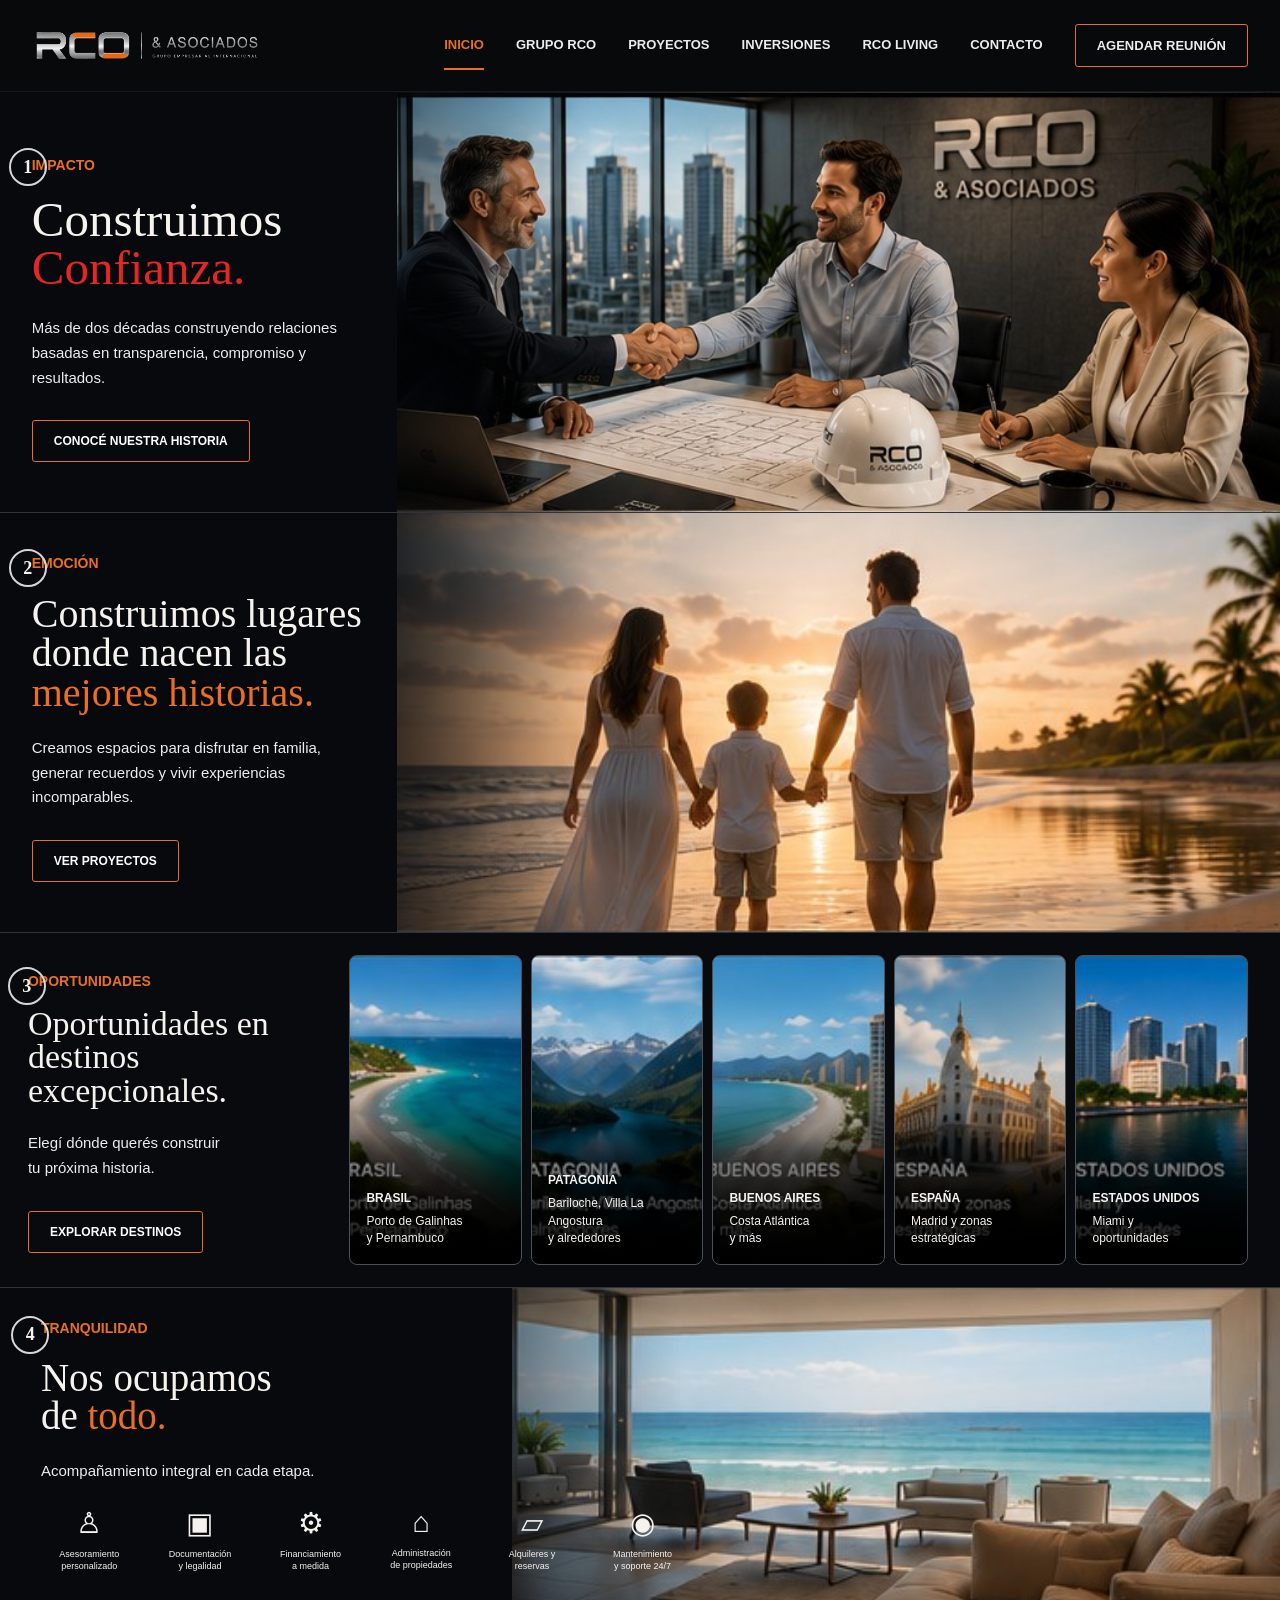
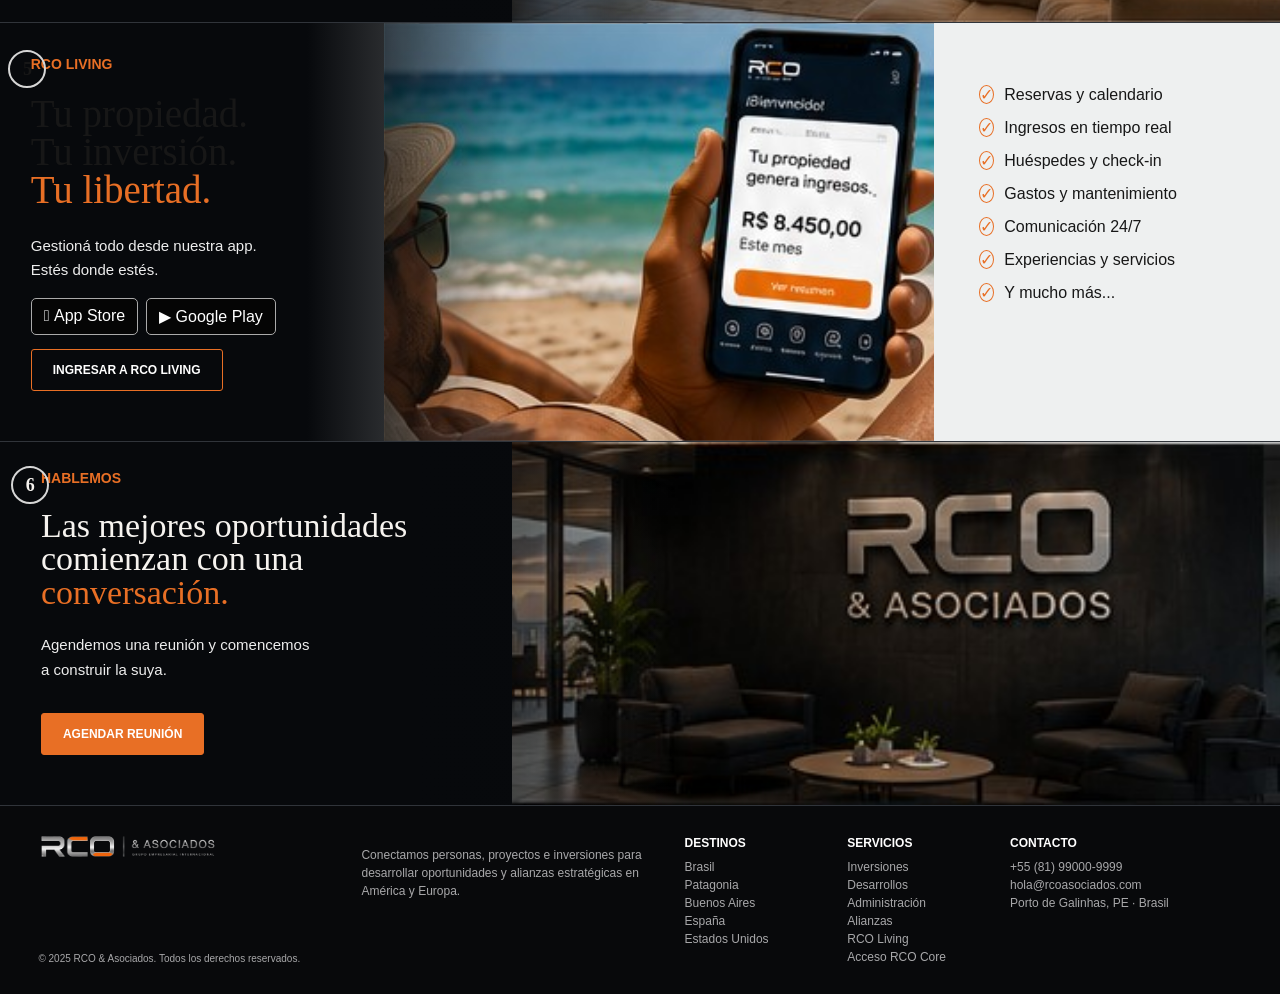
==== commit a80a6b0b: "RCO master final -core-living" ====
--- a/index.html
+++ b/index.html
@@ -8,6 +8,7 @@
   <meta name="description" content="Construimos confianza, oportunidades e inversiones en destinos excepcionales.">
   <link rel="icon" href="logo-rco-header.png">
   <link rel="stylesheet" href="styles.css">
+  <style>.living-access{margin-top:14px}footer a{color:#a8a8aa;text-decoration:none}footer a:hover{color:#e86f25}</style>
 </head>
 <body>
   <header class="topbar">
@@ -15,7 +16,7 @@
     <button class="menu" aria-label="Abrir menú" aria-expanded="false">☰</button>
     <nav>
       <a class="active" href="#inicio">INICIO</a><a href="#grupo">GRUPO RCO</a><a href="#proyectos">PROYECTOS</a>
-      <a href="#inversiones">INVERSIONES</a><a href="#living">RCO LIVING</a><a href="#contacto">CONTACTO</a>
+      <a href="#inversiones">INVERSIONES</a><a href="living/">RCO LIVING</a><a href="#contacto">CONTACTO</a>
       <a class="outline" href="#contacto">AGENDAR REUNIÓN</a>
     </nav>
   </header>
@@ -80,6 +81,7 @@
         <h2>Tu propiedad.<br>Tu inversión.<br><em>Tu libertad.</em></h2>
         <p>Gestioná todo desde nuestra app.<br>Estés donde estés.</p>
         <div class="stores"><span> App Store</span><span>▶ Google Play</span></div>
+        <a class="button living-access" href="living/">INGRESAR A RCO LIVING</a>
       </div>
       <div class="visual image" style="--image:url('living.jpg')"></div>
       <ul>
@@ -103,7 +105,7 @@
     <div><img src="logo-rco-header.png" alt="RCO & Asociados"><small>© 2025 RCO & Asociados. Todos los derechos reservados.</small></div>
     <p>Conectamos personas, proyectos e inversiones para desarrollar oportunidades y alianzas estratégicas en América y Europa.</p>
     <div><b>DESTINOS</b><span>Brasil</span><span>Patagonia</span><span>Buenos Aires</span><span>España</span><span>Estados Unidos</span></div>
-    <div><b>SERVICIOS</b><span>Inversiones</span><span>Desarrollos</span><span>Administración</span><span>Alianzas</span><span>RCO Living</span></div>
+    <div><b>SERVICIOS</b><span>Inversiones</span><span>Desarrollos</span><span>Administración</span><span>Alianzas</span><a href="living/">RCO Living</a><a href="living/login.html">Acceso RCO Core</a></div>
     <div><b>CONTACTO</b><span>+55 (81) 99000-9999</span><span>hola@rcoasociados.com</span><span>Porto de Galinhas, PE · Brasil</span></div>
   </footer>
   <script src="app.js"></script>
